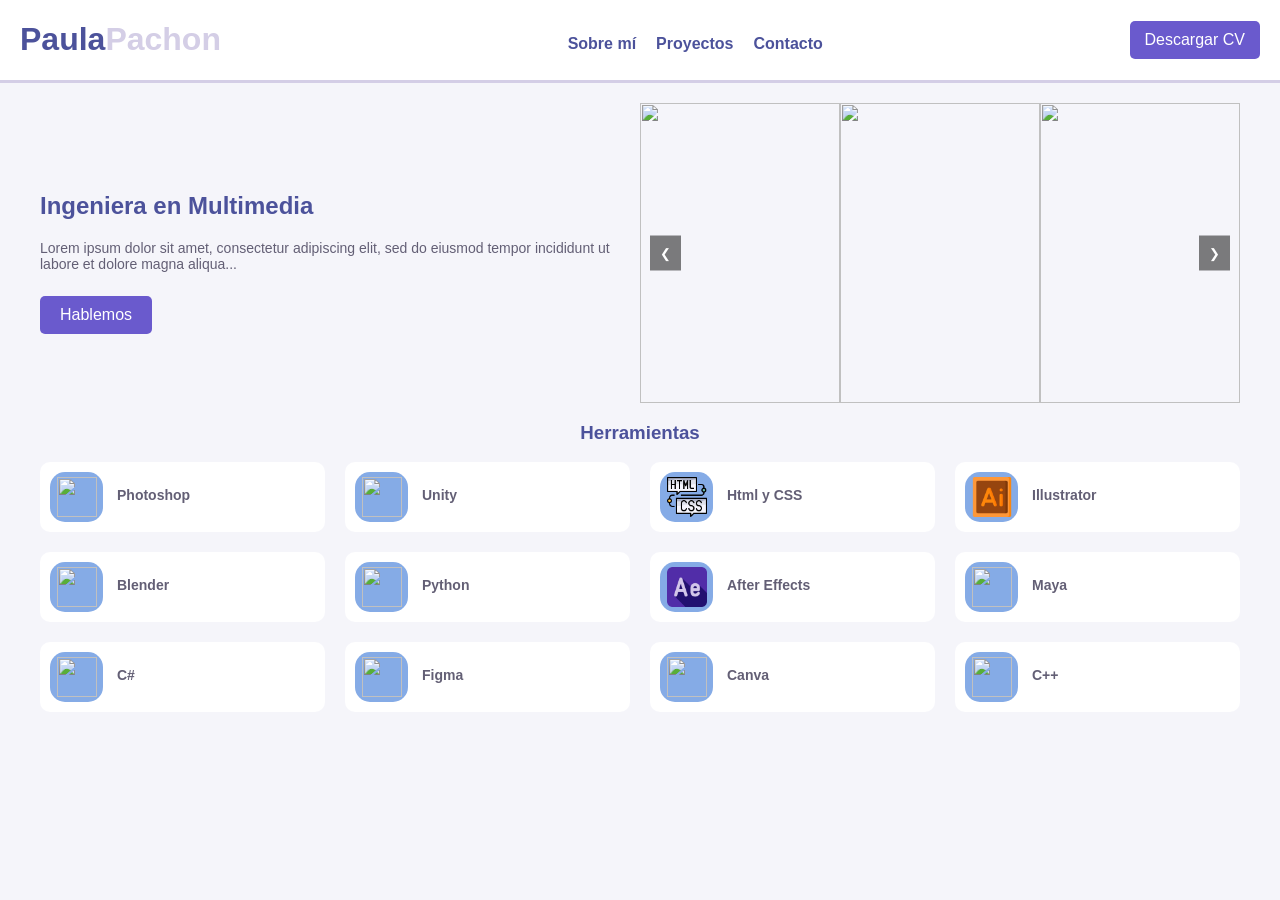
==== index.html @ 692bbfab "principal primera parte de landing page/portafolio." ====
<!DOCTYPE html>
<html lang="es">
<head>
    <meta charset="UTF-8">
    <meta name="viewport" content="width=device-width, initial-scale=1.0">
    <title>Paula Pachon - Ingeniera en Multimedia</title>
    <link rel="stylesheet" href="../CSS/style.css">
</head>
<body>
    <header>
        <h1><span class="light">Paula</span><span class="bold">Pachon</span></h1>
        <nav>
            <ul>
                <li class="op"><a href="#" class="active">Sobre mí</a></li>
                <li class="op"><a href="#">Proyectos</a></li>
                <li class="op"><a href="#">Contacto</a></li>
            </ul>
        </nav>
        <a href="#" class="btn-cv">Descargar CV</a>
    </header>
    
    <section class="hero">
        <div class="info">
            <h2>Ingeniera en Multimedia</h2>
            <p>Lorem ipsum dolor sit amet, consectetur adipiscing elit, sed do eiusmod tempor incididunt ut labore et dolore magna aliqua...</p>
            <a href="#" class="btn-hablemos">Hablemos</a>
        </div>
        <div class="carousel">
            <div class="carousel-container">
                <img src="../Recursos/imagen1.jpg" class="carousel-item">
                <img src="../Recursos/imagen2.jpg" class="carousel-item">
                <img src="../Recursos/imagen3.jpg" class="carousel-item">
            </div>
            <button class="prev" onclick="moveSlide(-1)">&#10094;</button>
            <button class="next" onclick="moveSlide(1)">&#10095;</button>
        </div>
    </section>
    
    <section class="herramientas">
        <h3>Herramientas</h3>
        <div class="grid">
            <div class="tool">
                <div class="tool-div">
                    <img src="../Recursos/photoshop.png" alt="">
                </div>
                <div class="text-tool">
                    <p>Photoshop</p>
                </div>
            </div>
            <div class="tool">
                <div class="tool-div">
                    <img src="../Recursos/" alt="">
                </div>
                <div class="text-tool">
                    <p>Unity</p>
                </div>
            </div>
            <div class="tool">
                <div class="tool-div">
                    <img src="../Recursos/codificacion.png" alt="">
                </div>
                <div class="text-tool">
                    <p>Html y CSS</p>
                </div>
            </div>
            <div class="tool">
                <div class="tool-div">
                    <img src="../Recursos/ilustrador-adobe.png" alt="">
                </div>
                <div class="text-tool">
                    <p>Illustrator</p>
                </div>
            </div>
            <div class="tool">
                <div class="tool-div">
                    <img src="../Recursos/" alt="">
                </div>
                <div class="text-tool">
                    <p>Blender</p>
                </div>
            </div>
            <div class="tool">
                <div class="tool-div">
                    <img src="../Recursos/piton.png" alt="">
                </div>
                <div class="text-tool">
                    <p>Python</p>
                </div>
            </div>
            <div class="tool">
                <div class="tool-div">
                    <img src="../Recursos/despues-de-los-efectos.png" alt="">
                </div>
                <div class="text-tool">
                    <p>After Effects</p>
                </div>
            </div>
            <div class="tool">
                <div class="tool-div">
                    <img src="../Recursos/ alt="">
                </div>
                <div class="text-tool">
                    <p>Maya</p>
                </div>
            </div>
            <div class="tool">
                <div class="tool-div">
                    <img src="../Recursos/" alt="">
                </div>
                <div class="text-tool">
                    <p>C#</p>
                </div>
            </div>
            <div class="tool">
                <div class="tool-div">
                    <img src="../Recursos/figma.png alt="">
                </div>
                <div class="text-tool">
                    <p>Figma</p>
                </div>
            </div>
            <div class="tool">
                <div class="tool-div">
                    <img src="../Recursos/" alt="">
                </div>
                <div class="text-tool">
                    <p>Canva</p>
                </div>
            </div>
            <div class="tool">
                <div class="tool-div">
                    <img src="../Recursos/" alt="">
                </div>
                <div class="text-tool">
                    <p>C++</p>
                </div>
            </div>
        </div>
    </section>

    <!--scrips-->
    <script src="../js/carousel.js" defer></script>
</body>
</html>
---- CSS/style.css ----
@font-face {
    font-family: 'Merri';
    src: url('../Fonts/Merriweather-Light.ttf') format('ttf');
    font-weight: normal;
    font-style: normal;
}
@font-face {
    font-family: 'Raleway';
    src: url('../Fonts/Raleway-VariableFont_wght.ttf') format('ttf');
    font-weight: normal;
    font-style: normal;
}


body {
    font-family: 'Merri', sans-serif;
    margin: 0;
    padding: 0;
    background-color: #f5f5fa;
    color: #333;
}
/*header*/
header {
    display: flex;
    justify-content: space-between;
    align-items: center;
    padding-right: 20px;
    padding-left: 20px;
    background-color: #ffffff;
    border-bottom: 3px solid #D4CEE6;
}
h1 .light {
    font-family: 'Raleway', sans-serif;
    color: #4C529B;
}
h1 .bold {
    font-family: 'Raleway', sans-serif;
    font-weight: bold;
    color: #D4CEE6;
}
nav ul {
    list-style: none;
    display: flex;
    gap: 20px;
}

nav ul li{
    height: 10px;
}
nav ul li a {
    text-decoration: none;
    color: #4C529B;
    font-weight: bold;
}
.op :hover {
    background-color: #D4CEE6;
    color: #ffffff;
}
.btn-cv {
    background-color: #6a5acd;
    color: white;
    padding: 10px 15px;
    text-decoration: none;
    border-radius: 5px;
}

/*principal*/
.hero {
    display: flex;
    justify-content: space-between;
    align-items: center;
    padding-right: 30px;
    padding-left: 30px;
    padding-top: 20px;
    margin-left: 10px;
    margin-right: 10px;
}
.hero .info h2 {
    font-family: 'Raleway', sans-serif;
    color: #4C529B;
}
.btn-hablemos {
    display: inline-block;
    background-color: #6a5acd;
    color: white;
    padding: 10px 20px;
    text-decoration: none;
    border-radius: 5px;
    margin-top: 10px;
}
.carousel {
    position: relative;
    width: 100%;
    max-width: 600px;
    overflow: hidden;
}

.carousel-container {
    display: flex;
    transition: transform 0.5s ease-in-out;
}

.carousel-item {
    width: 100%;
    height: 300px;
    object-fit: cover;
}

button {
    position: absolute;
    top: 50%;
    transform: translateY(-50%);
    background-color: rgba(0, 0, 0, 0.5);
    color: white;
    border: none;
    padding: 10px;
    cursor: pointer;
}

.prev {
    left: 10px;
}

.next {
    right: 10px;
}

/*herramientas */
.herramientas {
    margin-left: 10px;
    margin-right: 10px;
    padding-right: 30px;
    padding-left: 30px;
    text-align: center;
}
h3{
    font-family: 'Raleway', sans-serif;
    color: #4C529B;
}
p{
    font-size: 14px;
    color:#635f75;
}
.grid {
    display: grid;
    grid-template-columns: repeat(4, 1fr);
    gap: 20px;
    text-align: center;
}
.tool {
    display: flex;
    flex-direction:row;
    align-items: center;
    justify-content: left;
    padding: 10px;
    border-radius: 10px;
    background-color: white;
    color: #6a5acd;
    font-size: 16px;
    font-weight: bold;
    min-height: 50px;
    text-align: center;
    transition: all 0.3s ease;
}

.tool:hover {
    transform: scale(1.07);
}

.tool-div{
    background-color: #85ABE6;
    display: flex;
    align-items: center;
    justify-content:center;
    padding: 5px;
    border-radius: 15px;
    width: 43px;
}
.tool-div img{
    width: 40px;
    height: 40px;
}
.text-tool{
    padding-left: 14px;
}

.tool p {
    margin-top: 10px;
}
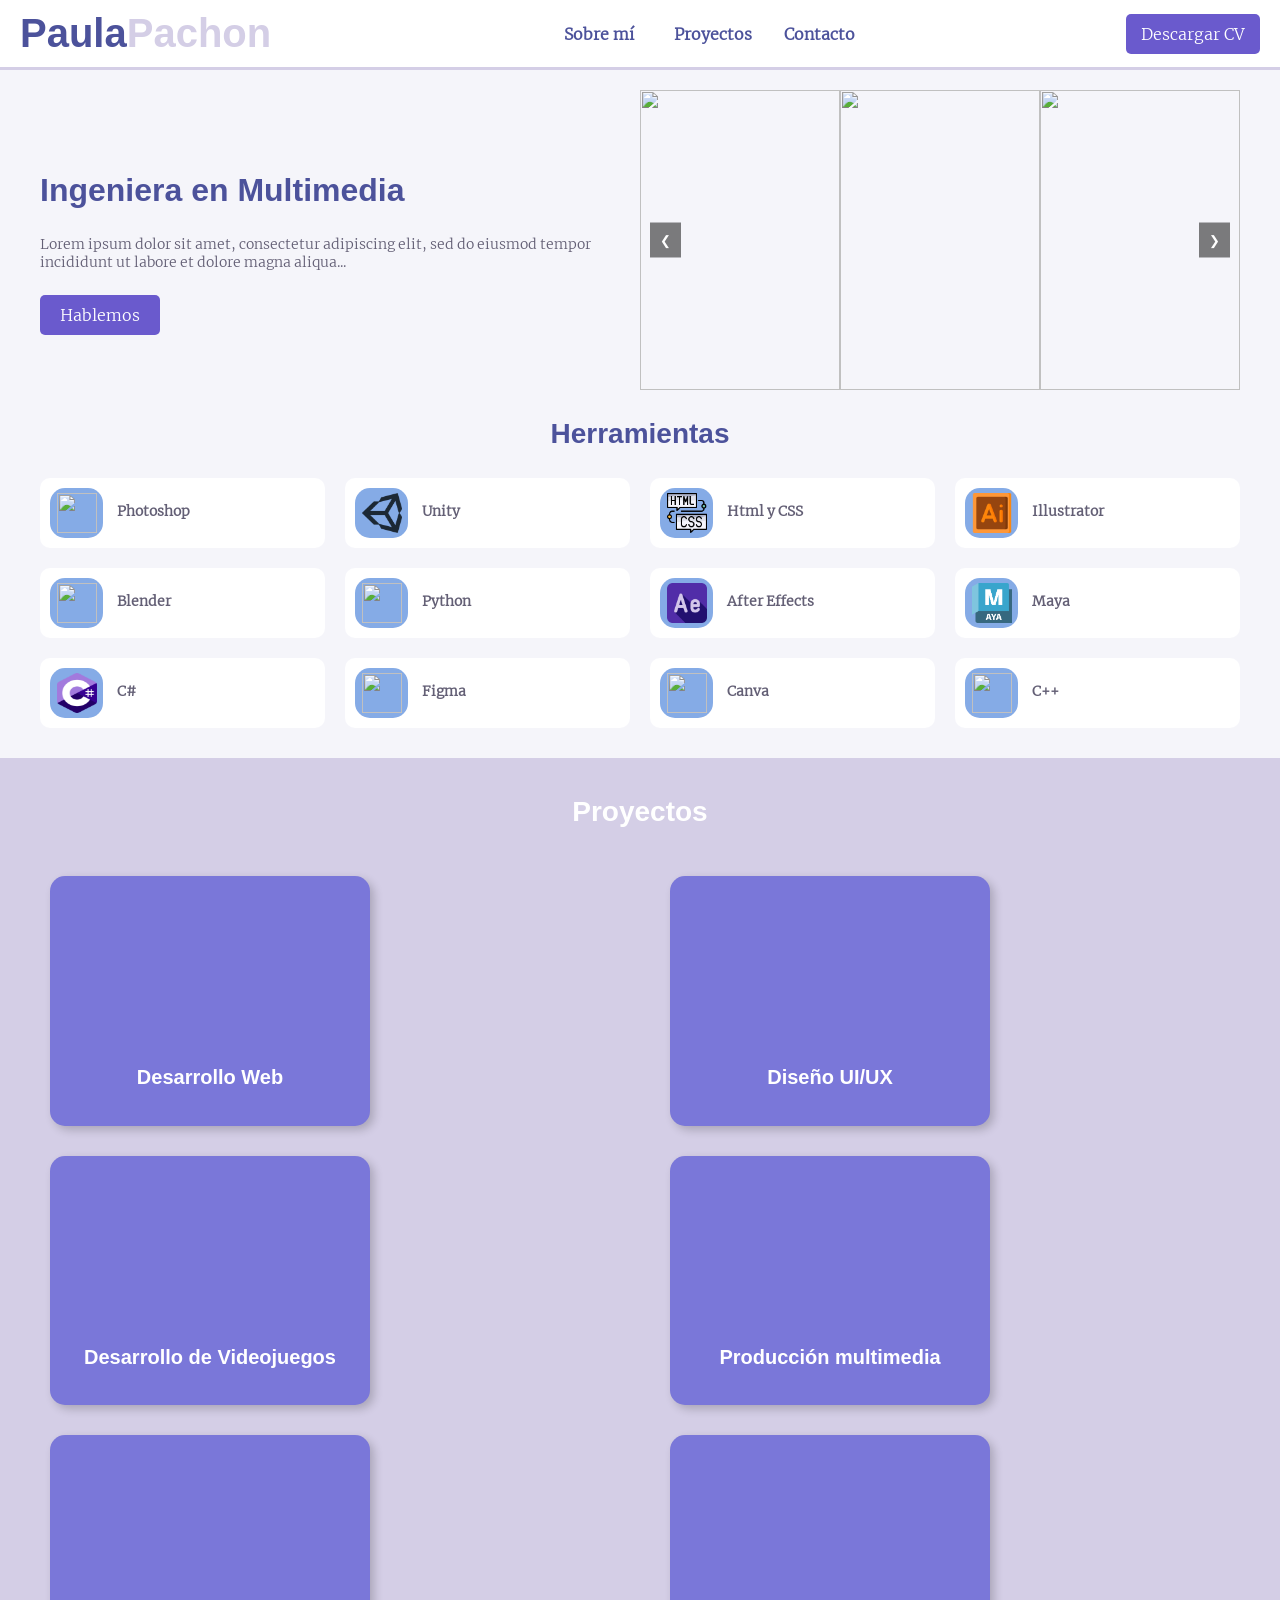
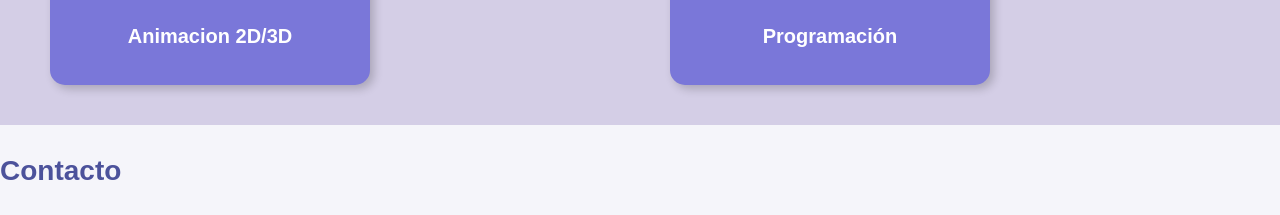
==== commit 22d4638f: "mejoras Se añadio cards, videos, loader al cargar la página, header fixer y slider entre secciones." ====
--- a/index.html
+++ b/index.html
@@ -11,19 +11,19 @@
         <h1><span class="light">Paula</span><span class="bold">Pachon</span></h1>
         <nav>
             <ul>
-                <li class="op"><a href="#" class="active">Sobre mí</a></li>
-                <li class="op"><a href="#">Proyectos</a></li>
-                <li class="op"><a href="#">Contacto</a></li>
+                <li class="op"><a href="#principal" class="active">Sobre mí</a></li>
+                <li class="op"><a href="#proyectos">Proyectos</a></li>
+                <li class="op"><a href="#contacto">Contacto</a></li>
             </ul>
         </nav>
         <a href="#" class="btn-cv">Descargar CV</a>
     </header>
     
-    <section class="hero">
+    <section id="principal" class="hero">
         <div class="info">
             <h2>Ingeniera en Multimedia</h2>
             <p>Lorem ipsum dolor sit amet, consectetur adipiscing elit, sed do eiusmod tempor incididunt ut labore et dolore magna aliqua...</p>
-            <a href="#" class="btn-hablemos">Hablemos</a>
+            <a href="https://wa.me/573194972886" target="_blank" class="btn-hablemos">Hablemos</a>
         </div>
         <div class="carousel">
             <div class="carousel-container">
@@ -49,7 +49,7 @@
             </div>
             <div class="tool">
                 <div class="tool-div">
-                    <img src="../Recursos/" alt="">
+                    <img src="../Recursos/unity.png" alt="">
                 </div>
                 <div class="text-tool">
                     <p>Unity</p>
@@ -73,7 +73,7 @@
             </div>
             <div class="tool">
                 <div class="tool-div">
-                    <img src="../Recursos/" alt="">
+                    <img src="../Recursos/blender.png" alt="">
                 </div>
                 <div class="text-tool">
                     <p>Blender</p>
@@ -97,7 +97,7 @@
             </div>
             <div class="tool">
                 <div class="tool-div">
-                    <img src="../Recursos/ alt="">
+                    <img src="../Recursos/maya.png" alt="">
                 </div>
                 <div class="text-tool">
                     <p>Maya</p>
@@ -105,7 +105,7 @@
             </div>
             <div class="tool">
                 <div class="tool-div">
-                    <img src="../Recursos/" alt="">
+                    <img src="../Recursos/cshar.png" alt="">
                 </div>
                 <div class="text-tool">
                     <p>C#</p>
@@ -113,7 +113,7 @@
             </div>
             <div class="tool">
                 <div class="tool-div">
-                    <img src="../Recursos/figma.png alt="">
+                    <img src="../Recursos/figma.png" alt="">
                 </div>
                 <div class="text-tool">
                     <p>Figma</p>
@@ -121,7 +121,7 @@
             </div>
             <div class="tool">
                 <div class="tool-div">
-                    <img src="../Recursos/" alt="">
+                    <img src="../Recursos/canva.png" alt="">
                 </div>
                 <div class="text-tool">
                     <p>Canva</p>
@@ -129,7 +129,7 @@
             </div>
             <div class="tool">
                 <div class="tool-div">
-                    <img src="../Recursos/" alt="">
+                    <img src="../Recursos/cmas.png" alt="">
                 </div>
                 <div class="text-tool">
                     <p>C++</p>
@@ -138,7 +138,94 @@
         </div>
     </section>
 
+    <section id="proyectos" class="proyect">
+        <h3>Proyectos</h3>
+
+        <div class="cards-container">
+            <div class="card">
+                <video autoplay loop muted>
+                    <source src="../Recursos/videoinfo.mp4" type="video/mp4">
+                </video>
+                <h4>Desarrollo Web</h4>
+                <div class="hover-card">
+                    <p>Descripción del proyecto</p>
+                    <a href="#" class="btn-ver">Ver más</a>
+                </div>
+            </div>
+            <div class="card">
+                <video autoplay loop muted>
+                    <source src="../Recursos/videoinfo.mp4" type="video/mp4">
+                </video>
+                <h4>Diseño UI/UX</h4>
+                <div class="hover-card">
+                    <p>Descripción del proyecto</p>
+                    <a href="#" class="btn-ver">Ver más</a>
+                </div>
+            </div>
+
+            <div class="card">
+                <video autoplay loop muted>
+                    <source src="../Recursos/" type="video/mp4">
+                </video>
+                <h4>Desarrollo de Videojuegos</h4>
+                <div class="hover-card">
+                    <p>Descripción del proyecto</p>
+                    <a href="#" class="btn-ver">Ver más</a>
+                </div>
+            </div>
+            <div class="card">
+                <video autoplay loop muted>
+                    <source src="../Recursos/edificio.mp4" type="video/mp4">
+                </video>
+                <h4>Producción multimedia</h4>
+                <div class="hover-card">
+                    <p>Descripción del proyecto</p>
+                    <a href="#" class="btn-ver">Ver más</a>
+                </div>
+            </div>
+
+            <div class="card">
+                <video autoplay loop muted>
+                    <source src="../Recursos/Parcial_Mickey1.mp4" type="video/mp4">
+                </video>
+                <h4>Animacion 2D/3D</h4>
+                <div class="hover-card">
+                    <p>Descripción del proyecto</p>
+                    <a href="#" class="btn-ver">Ver más</a>
+                </div>
+            </div>
+            <div class="card">
+                <video autoplay loop muted>
+                    <source src="../Recursos/" type="video/mp4">
+                </video>
+                <h4>Programación</h4>
+                <div class="hover-card">
+                    <p>Descripción del proyecto</p>
+                    <a href="#" class="btn-ver">Ver más</a>
+                </div>
+            </div>
+        </div>
+
+    </section>
+
+    <section id="contacto" >
+        <h3>Contacto</h3>
+    </section>
+
+    <section class="loader">
+        <div></div>
+        <div></div>
+        <div></div>
+    </section>
+
     <!--scrips-->
+    <script>
+        document.addEventListener("DOMContentLoaded", function () {
+            setTimeout(() => {
+                document.querySelector(".loader").style.display = "none";
+            }, 2000); // Espera 2 segundos antes de ocultarlo
+        });
+    </script>
     <script src="../js/carousel.js" defer></script>
 </body>
-</html>
+</html>
--- a/CSS/style.css
+++ b/CSS/style.css
@@ -1,6 +1,6 @@
 @font-face {
     font-family: 'Merri';
-    src: url('../Fonts/Merriweather-Light.ttf') format('ttf');
+    src: url('../Fonts/Merriweather-Light.ttf') format('truetype');
     font-weight: normal;
     font-style: normal;
 }
@@ -11,6 +11,14 @@
     font-style: normal;
 }
 
+:root{
+    --titulo: #4C529B;
+    --btn:#858CE6;
+}
+
+html {
+    scroll-behavior: smooth;
+}
 
 body {
     font-family: 'Merri', sans-serif;
@@ -18,9 +26,105 @@
     padding: 0;
     background-color: #f5f5fa;
     color: #333;
-}
+    padding-top: 70px;
+}
+body, html {
+    width: 100%;
+    overflow-x: hidden;
+}
+
+/*loader*/
+.loader{
+    background-color: #f5f5fa;
+    width: 100vw;
+    height: 100vh;
+    display: flex;
+    align-items: center;
+    justify-content: center;
+    position: fixed;
+    top: 0;
+    left: 0;
+    z-index: 9999;
+}
+@keyframes loader{
+    0%{
+        opacity: 1;
+        visibility: visible;
+    }
+    95%{
+        opacity: 1;
+        visibility: visible;
+    }
+    100%{
+        opacity: 0;
+        visibility: hidden;
+    }
+}
+.loader div{
+    background: var(--titulo);
+    width: 40px;
+    height: 40px;
+    border-radius: 50%;
+    margin: 10px;
+
+    transform: scale(0);
+
+    animation: scaling 2s ease-in-out infinite;
+}
+.loader div:nth-child(1){
+    animation-delay: 0.2s;
+}
+.loader div:nth-child(2){
+    animation-delay: 0.4s;
+}
+.loader div:nth-child(3){
+    animation-delay: 0.6s;
+}
+@keyframes scaling {
+    0%, 100% {
+        transform: scale(1);
+    }
+    50% {
+        transform: scale(.2);
+    }
+}
+
+/*elementos*/
+#principal, #proyectos, #contacto{
+    scroll-margin-top: 80px; 
+}
+
+h1{
+    font-family: 'Raleway', sans-serif;
+    font-size: 40px;
+}
+h2{
+    font-family: 'Raleway', sans-serif;
+    font-size: 32px;
+}
+h3{
+    font-family: 'Raleway', sans-serif;
+    font-size: 28px;
+}
+h4{
+    font-family: 'Raleway', sans-serif;
+    font-size: 20px;
+}
+p{
+    font-size: 16px;
+}
+a{
+    font-size: 16px;
+}
+
 /*header*/
 header {
+    position: fixed;
+    top:0;
+    left: 0;
+    z-index: 999;
+    width: 100%;
+    box-sizing: border-box;
     display: flex;
     justify-content: space-between;
     align-items: center;
@@ -28,13 +132,13 @@
     padding-left: 20px;
     background-color: #ffffff;
     border-bottom: 3px solid #D4CEE6;
-}
+    height: 70px;
+}
+
 h1 .light {
-    font-family: 'Raleway', sans-serif;
-    color: #4C529B;
+    color:var(--titulo);
 }
 h1 .bold {
-    font-family: 'Raleway', sans-serif;
     font-weight: bold;
     color: #D4CEE6;
 }
@@ -45,19 +149,24 @@
 }
 
 nav ul li{
-    height: 10px;
+    height: 30px;
+    width: 90px;
+    display: flex;
+    align-items: center;
+    justify-items: center;
 }
 nav ul li a {
     text-decoration: none;
     color: #4C529B;
     font-weight: bold;
 }
-.op :hover {
+.op:hover {
+    color: white;
     background-color: #D4CEE6;
-    color: #ffffff;
-}
+}
+
 .btn-cv {
-    background-color: #6a5acd;
+    background-color:#6a5acd;
     color: white;
     padding: 10px 15px;
     text-decoration: none;
@@ -76,8 +185,7 @@
     margin-right: 10px;
 }
 .hero .info h2 {
-    font-family: 'Raleway', sans-serif;
-    color: #4C529B;
+    color: var(--titulo);
 }
 .btn-hablemos {
     display: inline-block;
@@ -93,10 +201,12 @@
     width: 100%;
     max-width: 600px;
     overflow: hidden;
+    z-index: 1;
 }
 
 .carousel-container {
     display: flex;
+    overflow: hidden;
     transition: transform 0.5s ease-in-out;
 }
 
@@ -186,4 +296,79 @@
 
 .tool p {
     margin-top: 10px;
+}
+
+/*proyectos*/
+.proyect{
+    background-color:#D4CEE6;
+    text-align: center;
+    margin-top: 30px;
+    padding-top: 10px;
+    margin-bottom: 30px;
+    padding-bottom: 20px;
+}
+.cards-container {
+    display: grid;
+    margin-left: 30px;
+    padding: 20px;
+    grid-template-columns: repeat(2, 1fr);
+    align-items: stretch;
+    justify-content: center;
+    gap: 30px;
+}
+.card {
+    background-color: #7A77D9;
+    border-radius: 15px;
+    padding: 10px;
+    text-align: center;
+    width: 300px;
+    box-shadow: 4px 4px 10px rgba(0, 0, 0, 0.2);
+    transition: transform 0.3s ease;
+    display: flex;
+    position: relative;
+    flex-direction: column;  
+    z-index: 100px;  
+    /*height: 100%;*/
+}
+.card video {
+    width: 100%;
+    height: auto;
+    border-radius: 10px;
+}
+.card h4 {
+    color: white;
+    font-family: 'Raleway', sans-serif;
+    margin-top: 30px;
+}
+.proyect h3{
+    color: white;
+}
+.hover-card {
+    position: absolute;
+    top: 0;
+    left: 100%;
+    height: 90%;
+    width: 250px;
+    background-color: #ffffff;
+    padding: 15px;
+    border-radius: 10px;
+    box-shadow: 2px 2px 10px rgba(0, 0, 0, 0.3);
+    opacity: 0;
+    visibility: hidden;
+    transition: opacity 0.3s ease, transform 0.3s ease;
+    transform: translateX(-40px);
+}
+.card:hover .hover-card {
+    opacity: 1;
+    visibility: visible;
+    transform: translateX(0);
+}
+.btn-ver {
+    display: inline-block;
+    background-color: #6a5acd;
+    color: white;
+    padding: 8px 15px;
+    text-decoration: none;
+    border-radius: 5px;
+    margin-top: 10px;
 }
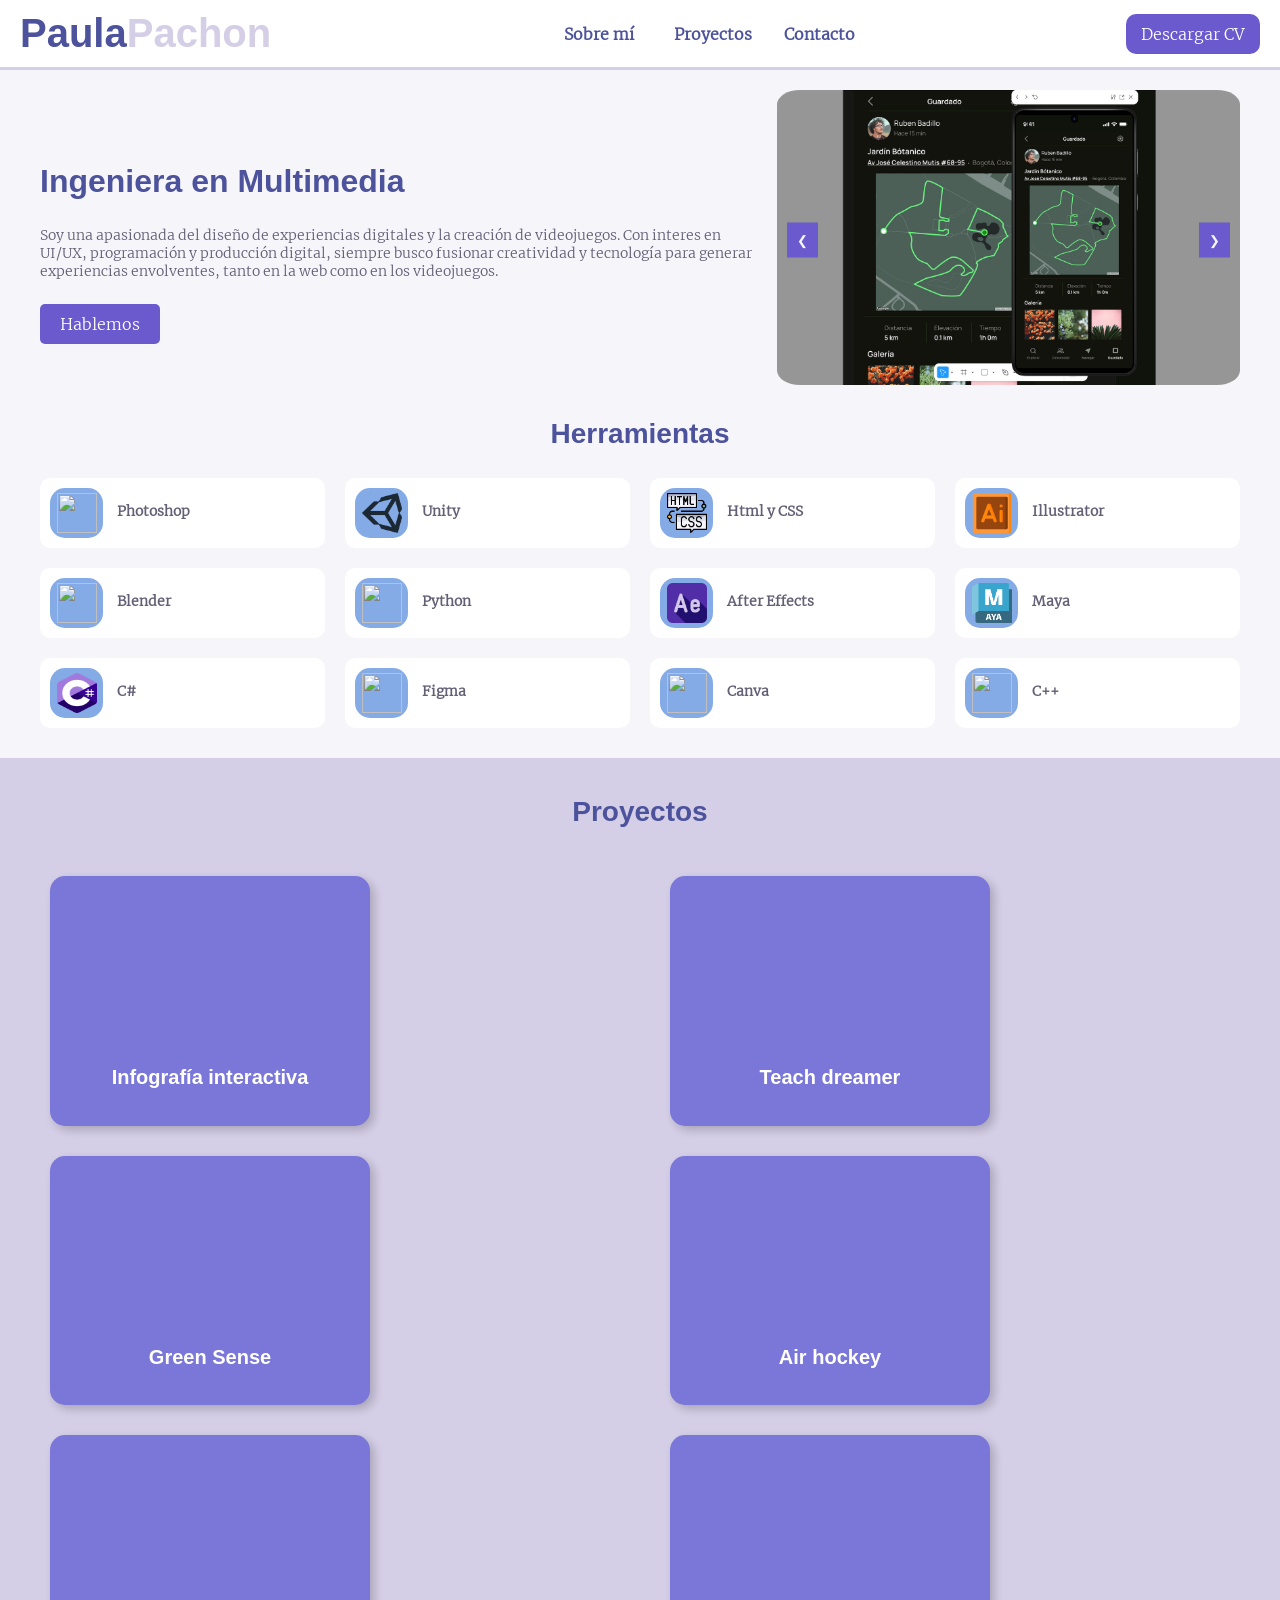
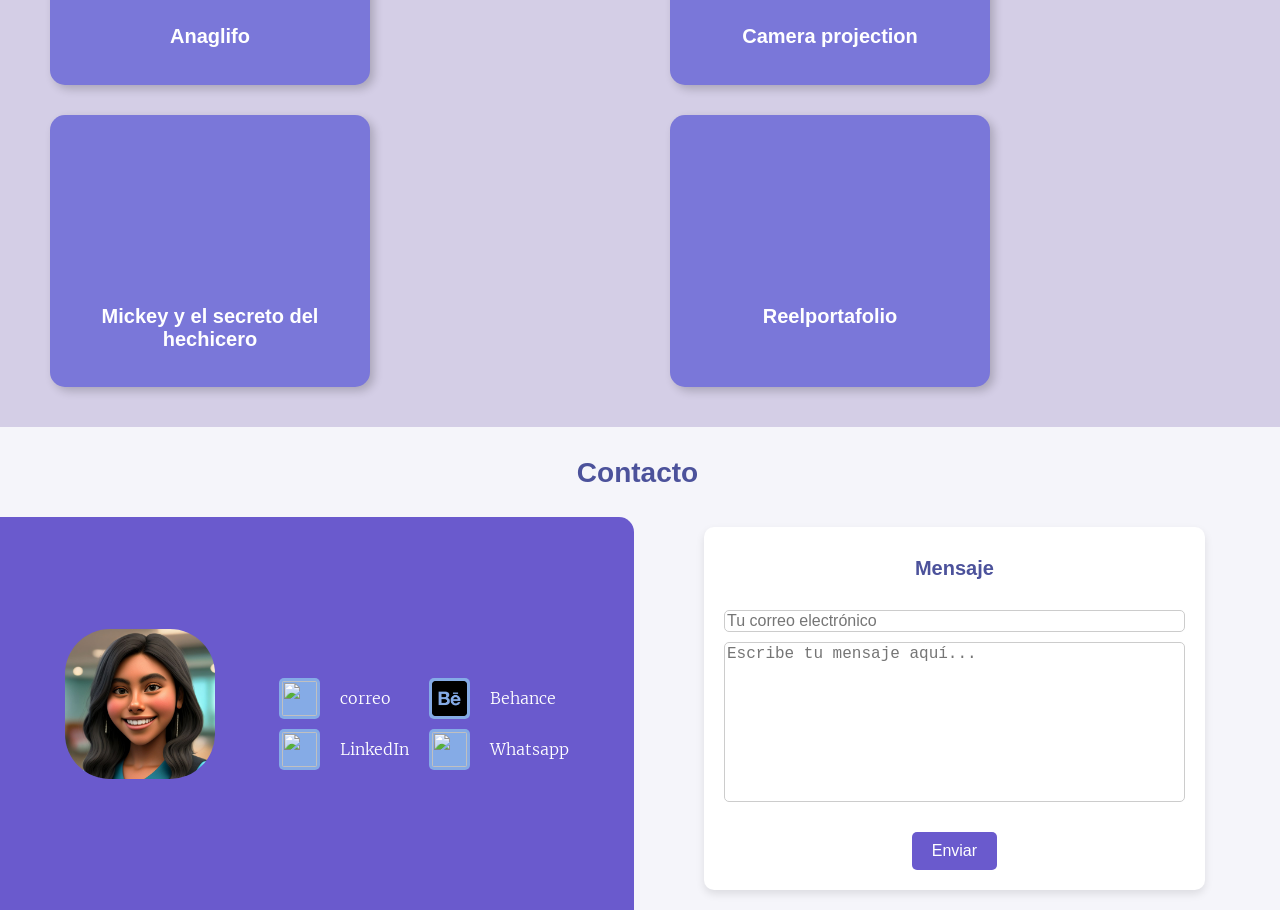
==== commit e65b574d: "pagina base terminada" ====
--- a/index.html
+++ b/index.html
@@ -16,20 +16,26 @@
                 <li class="op"><a href="#contacto">Contacto</a></li>
             </ul>
         </nav>
-        <a href="#" class="btn-cv">Descargar CV</a>
+        <a href="../Recursos/CV_PaulaPachon.pdf" download="CV_PaulaPachon" class="btn-cv">Descargar CV</a>
     </header>
     
     <section id="principal" class="hero">
         <div class="info">
             <h2>Ingeniera en Multimedia</h2>
-            <p>Lorem ipsum dolor sit amet, consectetur adipiscing elit, sed do eiusmod tempor incididunt ut labore et dolore magna aliqua...</p>
-            <a href="https://wa.me/573194972886" target="_blank" class="btn-hablemos">Hablemos</a>
+            <p>Soy una apasionada del diseño de experiencias digitales y la creación de videojuegos. Con interes en UI/UX, programación y producción digital, siempre busco fusionar creatividad y tecnología para generar experiencias envolventes, tanto en la web como en los videojuegos.</p>
+            <a href="https://api.whatsapp.com/send/?phone=573194972886&text=Hola,%20me%20interesa%20tu%20perfil." target="_blank" class="btn-hablemos">Hablemos</a>
         </div>
         <div class="carousel">
-            <div class="carousel-container">
-                <img src="../Recursos/imagen1.jpg" class="carousel-item">
-                <img src="../Recursos/imagen2.jpg" class="carousel-item">
-                <img src="../Recursos/imagen3.jpg" class="carousel-item">
+            <div class="carousel-container" id="slider">
+                <div class="slider-section">
+                    <img src="../Recursos/fp.png" class="carousel-item">
+                </div>
+                <div class="slider-section">
+                    <img src="../Recursos/ra.jpg" class="carousel-item">
+                </div>
+                <div class="slider-section">
+                    <img src="../Recursos/infof.png" class="carousel-item">
+                </div>
             </div>
             <button class="prev" onclick="moveSlide(-1)">&#10094;</button>
             <button class="next" onclick="moveSlide(1)">&#10095;</button>
@@ -146,41 +152,61 @@
                 <video autoplay loop muted>
                     <source src="../Recursos/videoinfo.mp4" type="video/mp4">
                 </video>
-                <h4>Desarrollo Web</h4>
-                <div class="hover-card">
-                    <p>Descripción del proyecto</p>
-                    <a href="#" class="btn-ver">Ver más</a>
-                </div>
-            </div>
-            <div class="card">
-                <video autoplay loop muted>
-                    <source src="../Recursos/videoinfo.mp4" type="video/mp4">
-                </video>
-                <h4>Diseño UI/UX</h4>
-                <div class="hover-card">
-                    <p>Descripción del proyecto</p>
-                    <a href="#" class="btn-ver">Ver más</a>
-                </div>
-            </div>
-
-            <div class="card">
-                <video autoplay loop muted>
-                    <source src="../Recursos/" type="video/mp4">
-                </video>
-                <h4>Desarrollo de Videojuegos</h4>
-                <div class="hover-card">
-                    <p>Descripción del proyecto</p>
-                    <a href="#" class="btn-ver">Ver más</a>
+                <h4>Infografía interactiva</h4>
+                <div class="hover-card">
+                    <p>Esta infografía fue creada con el objetivo de diseñar una interfaz en la que todos los elementos estuvieran inspirados en el universo de Studio Ghibli. Primero, se diseñó en Figma y luego se programó y desarrolló en Google Web Designer.</p>
+                    <a href="https://infografiainteractiva.netlify.app/" class="btn-ver" target="_blank">Ver proyecto</a>
+                </div>
+            </div>
+            <div class="card">
+                <video autoplay loop muted>
+                    <source src="../Recursos/juegom.mp4" type="video/mp4">
+                </video>
+                <h4>Teach dreamer</h4>
+                <div class="hover-card">
+                    <p>Este videojuego busca inspirar a chicas de 10° y 11° a explorar la Ingeniería Multimedia mostrándoles todas las áreas en las que pueden desarrollarse. A través de una experiencia interactiva demuestra que esta carrera no se trata solo de matemáticas.</p>
+                    <a href="https://tranquil-liger-5426be.netlify.app/" class="btn-ver">Ver proyecto</a>
+                </div>
+            </div>
+
+            <div class="card">
+                <video autoplay loop muted>
+                    <source src="../Recursos/greens.mp4" type="video/mp4">
+                </video>
+                <h4>Green Sense</h4>
+                <div class="hover-card">
+                    <p>En este proyecto se desarrolló una página web de un producto físico llamado 'Jardinerito'. Mi aporte incluyó el diseño de diversas pantallas para la app y la web, así como su desarrollo, asegurando una experiencia visual y funcional y parte del comercial del producto.</p>
+                    <a href="https://green-sense-beige.vercel.app/" class="btn-ver" target="_blank">Ver proyecto</a>
+                </div>
+            </div>
+            <div class="card">
+                <video autoplay loop muted>
+                    <source src="../Recursos/hockey.mp4" type="video/mp4">
+                </video>
+                <h4>Air hockey</h4>
+                <div class="hover-card">
+                    <p>Se desarrolló un juego con audio procedural en Unity donde cada sonido es generado a partir de ondas y frecuencias específicas, creando una experiencia sonora dinámica y única durante el juego.</p>
+                    <a href="https://gameairhockey.netlify.app/" class="btn-ver" target="_blank">Ver proyecto</a>
+                </div>
+            </div>
+
+            <div class="card">
+                <video autoplay loop muted>
+                    <source src="../Recursos/anaglifo.mp4" type="video/mp4">
+                </video>
+                <h4>Anaglifo</h4>
+                <div class="hover-card">
+                    <p>Se creó un video anaglifo con el objetivo de experimentar la percepción de profundidad y explorar técnicas para hacer que los elementos parecieran salir de la pantalla, brindando una experiencia visual inmersiva para el espectador.</p>
+                    <a href="https://youtu.be/k_uloiWiMWU?si=8Pwt7OWCiM2yHfTn" class="btn-ver" target="_blank" >Ver video</a>
                 </div>
             </div>
             <div class="card">
                 <video autoplay loop muted>
                     <source src="../Recursos/edificio.mp4" type="video/mp4">
                 </video>
-                <h4>Producción multimedia</h4>
-                <div class="hover-card">
-                    <p>Descripción del proyecto</p>
-                    <a href="#" class="btn-ver">Ver más</a>
+                <h4>Camera projection</h4>
+                <div class="hover-card">
+                    <p>Mediante camera mapping, se transformó una imagen en un video 3D, creando un efecto de profundidad y realismo.</p>
                 </div>
             </div>
 
@@ -188,44 +214,122 @@
                 <video autoplay loop muted>
                     <source src="../Recursos/Parcial_Mickey1.mp4" type="video/mp4">
                 </video>
-                <h4>Animacion 2D/3D</h4>
-                <div class="hover-card">
-                    <p>Descripción del proyecto</p>
-                    <a href="#" class="btn-ver">Ver más</a>
-                </div>
-            </div>
-            <div class="card">
-                <video autoplay loop muted>
-                    <source src="../Recursos/" type="video/mp4">
-                </video>
-                <h4>Programación</h4>
-                <div class="hover-card">
-                    <p>Descripción del proyecto</p>
-                    <a href="#" class="btn-ver">Ver más</a>
-                </div>
-            </div>
-        </div>
-
-    </section>
-
-    <section id="contacto" >
+                <h4>Mickey y el secreto del hechicero</h4>
+                <div class="hover-card">
+                    <p>En esta corta animación, Mickey quien es un hechicero emprende la búsqueda de un pergamino con un poderoso hechizo.</p>
+                </div>
+            </div>
+            <div class="card">
+                <video autoplay loop muted>
+                    <source src="../Recursos/reel.mp4" type="video/mp4">
+                </video>
+                <h4>Reelportafolio</h4>
+                <div class="hover-card">
+                    <p>Reel de portafolio que presenta diversas técnicas de motion design, destacando animaciones dinámicas y efectos visuales</p>
+                </div>
+            </div>
+        </div>
+
+    </section>
+
+    <section id="contacto" class="contacto">
         <h3>Contacto</h3>
-    </section>
-
+        <div class="contacto-container">
+            <div class="footer">
+                <div class="contacto-img"><img src="../Recursos/photo.jpg" alt=""></div>
+                <div class="contacto-correos">
+                    <a href="mailto:pachon.paula1@gmail.com" class="correo-item" target="_blank">
+                        <img class="icon" src="../Recursos/gmail.png" alt="">
+                        <span>correo</span>
+                    </a>
+                    <a href="https://www.behance.net/paulapachon1" class="correo-item" target="_blank">
+                        <img class="icon" src="../Recursos/behance.png" alt="">
+                        <span>Behance</span>
+                    </a>
+                    <a href="https://www.linkedin.com/in/paula-pach%C3%B3n-b88810128" class="correo-item" target="_blank">
+                        <img class="icon" src="../Recursos/linkedin.png" alt="">
+                        <span>LinkedIn</span>
+                    </a>
+                    <a href="https://api.whatsapp.com/send/?phone=573194972886" class="correo-item" target="_blank">
+                        <img class="icon" src="../Recursos/whatsapp.png" alt="">
+                        <span>Whatsapp</span>
+                    </a>
+                </div>
+            </div>
+            <div class="contacto-mensaje">
+                <h4>Mensaje</h4>
+                <div class="formulario" action>
+                    <input type="email" id="email" name="email" placeholder="Tu correo electrónico" required>
+                    <textarea id="mensaje" placeholder="Escribe tu mensaje aquí..." required></textarea>  
+                </div>
+                <div class="boton-container">
+                    <button class="btn-enviar">Enviar</button>
+                </div>
+            </div>
+        </div>
+    </section>
+    
+    <!--Loader-->
     <section class="loader">
         <div></div>
         <div></div>
         <div></div>
     </section>
-
-    <!--scrips-->
+    
+    <!--script-->
     <script>
         document.addEventListener("DOMContentLoaded", function () {
             setTimeout(() => {
                 document.querySelector(".loader").style.display = "none";
-            }, 2000); // Espera 2 segundos antes de ocultarlo
+            }, 2000); 
         });
     </script>
     <script src="../js/carousel.js" defer></script>
+    <script src="../js/activenav.js" defer></script>
+    <!--script mensaje-->
+    <script >
+        document.addEventListener("DOMContentLoaded", function () {
+            document.querySelector(".btn-enviar").addEventListener("click", function () {
+                let email = document.getElementById("email").value.trim();
+                let mensaje = document.getElementById("mensaje").value.trim();
+
+                if (email === "" || mensaje === "") {
+                    alert("Por favor, completa todos los campos.");
+                    return;
+                }
+
+                // Enviar los datos al servidor con Fetch
+                fetch("enviarCorreo.php", {
+                    method: "POST",
+                    headers: { "Content-Type": "application/x-www-form-urlencoded" },
+                    body: `email=${encodeURIComponent(email)}&mensaje=${encodeURIComponent(mensaje)}`
+                })
+                .then(response => response.text())
+                .then(data => {
+                    alert("Mensaje enviado correctamente"); // Muestra confirmación
+                    document.getElementById("email").value = ""; // Limpia email
+                    document.getElementById("mensaje").value = ""; // Limpia mensaje
+                })
+                .catch(error => console.error("Error:", error));
+            });
+        });
+    </script>
+    <!--script footer-->
+    <script>
+        document.addEventListener("DOMContentLoaded", function () {
+            const contacto = document.querySelector("#contacto");
+
+            const observer = new IntersectionObserver(entries => {
+                entries.forEach(entry => {
+                    if (entry.isIntersecting) {
+                        contacto.classList.add("visible");
+                    }
+                });
+            }, { threshold: 0.3 });
+
+            observer.observe(contacto);
+        });
+
+    </script>
 </body>
 </html>
--- a/CSS/style.css
+++ b/CSS/style.css
@@ -13,11 +13,11 @@
 
 :root{
     --titulo: #4C529B;
-    --btn:#858CE6;
+    --btn:#6a5acd;
 }
 
 html {
-    scroll-behavior: smooth;
+    scroll-behavior: smooth
 }
 
 body {
@@ -37,7 +37,7 @@
 .loader{
     background-color: #f5f5fa;
     width: 100vw;
-    height: 100vh;
+    height: 100%;
     display: flex;
     align-items: center;
     justify-content: center;
@@ -109,9 +109,10 @@
 h4{
     font-family: 'Raleway', sans-serif;
     font-size: 20px;
+    color: var(--titulo);
 }
 p{
-    font-size: 16px;
+    font-size: 14px;
 }
 a{
     font-size: 16px;
@@ -133,6 +134,16 @@
     background-color: #ffffff;
     border-bottom: 3px solid #D4CEE6;
     height: 70px;
+
+    animation: 2s headera 0.5s ease-in-out;
+}
+@keyframes headera{
+    0%{
+        transform: translateY(-200px);
+    }
+    100%{
+        transform: translateY(0px);
+    }
 }
 
 h1 .light {
@@ -147,7 +158,6 @@
     display: flex;
     gap: 20px;
 }
-
 nav ul li{
     height: 30px;
     width: 90px;
@@ -160,17 +170,24 @@
     color: #4C529B;
     font-weight: bold;
 }
+nav ul li a.active {
+    color: white;
+    background-color: #D4CEE6;
+}
 .op:hover {
     color: white;
     background-color: #D4CEE6;
 }
-
 .btn-cv {
     background-color:#6a5acd;
     color: white;
     padding: 10px 15px;
     text-decoration: none;
-    border-radius: 5px;
+    border-radius: 10px;
+}
+.btn-cv:hover{
+    transform: scale(1.04);
+    background-color: #858CE6;
 }
 
 /*principal*/
@@ -183,6 +200,19 @@
     padding-top: 20px;
     margin-left: 10px;
     margin-right: 10px;
+
+    animation: 2.5s main-content 0.5s ease-in-out;
+}
+@keyframes main-content{
+    0%{
+        transform: translateX(-600px);
+    }
+    100%{
+        transform: translateX(0px);
+    }
+}
+.info{
+    padding-right: 20px;
 }
 .hero .info h2 {
     color: var(--titulo);
@@ -196,26 +226,38 @@
     border-radius: 5px;
     margin-top: 10px;
 }
+.btn-hablemos:hover{
+    transform: scale(1.04);
+    background-color: #858CE6;
+}
 .carousel {
     position: relative;
     width: 100%;
+    min-width: 450px;
     max-width: 600px;
+    max-height: 300px;
     overflow: hidden;
     z-index: 1;
-}
-
+    margin: auto;
+}
 .carousel-container {
     display: flex;
-    overflow: hidden;
-    transition: transform 0.5s ease-in-out;
-}
-
+    background-color: transparent;
+    width: 300%;
+    height: 100%;
+}
+.slider-section{
+    width: calc(100%/3);
+    height: 100%;
+    display: flex;
+}
 .carousel-item {
     width: 100%;
-    height: 300px;
+    height: 100%;
+    display: flex;
     object-fit: cover;
-}
-
+    border-radius: 5%;
+}
 button {
     position: absolute;
     top: 50%;
@@ -226,11 +268,16 @@
     padding: 10px;
     cursor: pointer;
 }
-
+.prev, .next{
+    background-color: #6a5acd;
+    color: #f5f5fa;
+}
+.prev:hover, .next:hover{
+    background-color: #858CE6;
+}
 .prev {
     left: 10px;
 }
-
 .next {
     right: 10px;
 }
@@ -272,11 +319,9 @@
     text-align: center;
     transition: all 0.3s ease;
 }
-
 .tool:hover {
     transform: scale(1.07);
 }
-
 .tool-div{
     background-color: #85ABE6;
     display: flex;
@@ -341,7 +386,8 @@
     margin-top: 30px;
 }
 .proyect h3{
-    color: white;
+    color: var(--titulo);
+
 }
 .hover-card {
     position: absolute;
@@ -371,4 +417,417 @@
     text-decoration: none;
     border-radius: 5px;
     margin-top: 10px;
-}+}
+/*Contacto*/
+
+.contacto {
+    text-align: center;
+    padding: 0 5px 0 0;
+}
+.contacto-container {
+    position: absolute;
+    z-index: 1;
+
+    display: grid;
+    grid-template-columns: 55% 45%;
+    grid-template-areas: "footer contacto-mensaje" ;
+
+    width: 100%;
+}
+.footer{
+    width: 90%;
+    border-radius: 0 15px 0 0;
+    display: flex;
+    flex-direction: row;
+    justify-content: space-evenly;
+    align-items: center;
+    background-color: #6a5acd;
+    color: white;
+    padding: 10px 0 10px 0 ;
+    
+    opacity: 0;
+    transform:translateY(100%);
+}
+.contacto.visible .footer {
+    animation-name: footer;
+    animation-duration: 0.5s;
+    animation-fill-mode: forwards;
+    opacity: 1;
+}
+@keyframes footer{
+    0%{
+        transform:translateY(100%);
+    }
+    100%{
+        transform: translateY(0px);
+    }
+}
+.contacto-img {
+    width: 150px;
+    height: 150px;
+    background-color: transparent;
+    display: flex;
+    justify-content: center;
+    align-items: center;
+    margin-bottom: 20px;
+}
+.contacto-img img{
+    width: 100%;
+    height: 100%;
+    border-radius: 30%;
+}
+.contacto-correos {
+    display: grid;
+    grid-template-columns: repeat(2, 1fr);
+    gap: 10px;
+    margin-top: 20px;
+}
+.correo-item {
+    display: flex;
+    align-items: center;
+    gap: 20px;
+    text-decoration: none;
+    color: #ffffff;
+}
+.icon {
+    background-color: #85ABE6;
+    display: flex;
+    align-items: center;
+    justify-content:center;
+    padding: 3px;
+    border-radius: 5px;
+    width: 35px;
+    height: 35px;
+}
+.correo-item:hover{
+    transform: scale(1.07);
+}
+.contacto-mensaje {
+    width: 80%;
+    background-color: white;
+    padding: 20px;
+    border-radius: 10px;
+    box-shadow: 0px 4px 8px rgba(0, 0, 0, 0.1);
+    margin: 10px 0 20px 0;
+    display: flex;
+    flex-direction: column;
+    align-items: center;
+}
+.formulario {
+    display: flex;
+    flex-direction: column;
+    gap: 10px; 
+    width: 100%;
+    margin: 10px;
+    padding: 10px;
+    height: 100%;
+}
+.formulario textarea {
+    resize: none;
+    height: 160px;
+}
+.contacto-mensaje h4{
+    font-weight: bold;
+    text-align: center;
+    padding: 0;
+    margin: 10px;
+}
+.formulario input,
+.formulario textarea {
+    width: 100%;
+    border: 1px solid #ccc;
+    border-radius: 5px;
+    font-size: 16px;
+    box-sizing: border-box;
+}
+.formulario input:focus,
+.formulario textarea:focus{
+    outline: none;
+    border-color: #6a5acd;
+    box-shadow: 0px 0px 5px rgba(133, 140, 230, 0.5);
+}
+.boton-container {
+    display: flex;
+    justify-content: center;
+    width: 100%;
+    margin-top: 10px;
+}
+.btn-enviar {
+    position: relative;
+    background-color: #6a5acd;
+    color: white;
+    padding: 10px 20px;
+    border: none;
+    border-radius: 5px;
+    cursor: pointer;
+    font-size: 16px;
+    transition: background-color 0.3s ease;
+    width: fit-content;
+}
+.btn-enviar:hover {
+    background-color: #858CE6;
+}
+
+/*Responsive*/
+@media screen and (max-width: 768px) {
+    /* 🔹 HEADER: Ocultar menú y centrar contenido */
+    header {
+        display: flex;
+        justify-content: space-between;
+        align-items: center;
+        height: auto;
+        padding: 10px 15px;
+        height: 70px;
+    }
+
+    h1 {
+        font-size: 30px;
+    }
+
+    h2 {
+        font-size: 24px;
+    }
+    h3{
+        font-size: 20px;
+    }
+     h4{
+        font-size: 16px;
+     }
+    p {
+        font-size: 12px;
+    }
+
+    nav {
+        display: none !important; 
+    }
+
+    .btn-cv, .btn-hablemos {
+        font-size: 14px;
+        padding: 8px 12px;
+        margin-right: 10px;
+    }
+
+    /* 🔹 HERO: Texto arriba y carrusel debajo */
+    .hero {
+        display: flex !important; 
+        flex-direction: column !important; 
+        align-items: center !important;
+        width: 100%;
+        padding: 5px;
+    }
+
+    .info {
+        order: -1 !important; /* La información va primero */
+        width: 90% !important; /* Para que no quede comprimida */
+    }
+
+    .carousel {
+        order: 2 !important; /* El carrusel va después */
+        width: 50% !important;
+        min-width: 320px !important;
+        max-width: 350px !important;
+        margin-top: 15px;
+    }
+
+    /* 🔹 HERRAMIENTAS: Hacer que se vea en una sola columna */
+    .grid {
+        display: grid !important;
+        grid-template-columns: 1fr !important; /* Forzar 1 columna en móviles */
+        gap: 10px !important;
+        width: 100% !important;
+    }
+
+    /* Para tablets pequeñas (500px - 768px), mostrar en 2 columnas */
+    @media screen and (min-width: 500px) and (max-width: 768px) {
+        .grid {
+            grid-template-columns: repeat(2, 1fr) !important; /* 2 columnas */
+        }
+    }
+
+    /* 🔹 PROYECTOS: Hacer que se vean en una sola columna */
+    .cards-container {
+        display: grid !important;
+        grid-template-columns: 1fr !important; /* Forzar a 1 columna */
+        justify-items: center !important;
+        width: 100% !important;
+        margin-left: 5px;
+        margin-right: 5px;
+        padding: 5px;
+    }
+    .proyect {
+        width: 100vw !important;
+        padding: 0 !important;
+        padding-top: 15px !important;
+        padding-bottom: 15px !important;
+    }
+    
+
+    .card {
+        width: 80% !important; /* Ocupar más espacio */
+        max-width: 350px !important;
+    }
+
+    /* 🔹 CONTACTO: Asegurar que el mensaje esté encima del footer */
+    .contacto-container {
+        display: flex !important;
+        flex-direction: column-reverse !important; /* Footer abajo, mensaje arriba */
+        align-items: center !important;
+        text-align: center !important;
+        width: 100% !important;
+    }
+
+    .footer {
+        flex-direction: column !important;
+        width: 100% !important;
+        padding: 15px !important;
+        border-radius: 0 !important;
+    }
+
+    .contacto-correos {
+        display: flex !important;
+        flex-direction: column !important;
+        gap: 15px !important;
+    }
+
+    .correo-item {
+        justify-content: center !important;
+    }
+
+    .contacto-mensaje {
+        width: 90% !important;
+        max-width: 400px !important;
+        padding: 15px !important;
+        margin-left: 10px;
+    }
+
+    /* 🔹 Ajuste para la hover-card en celulares */
+    .hover-card {
+        position: absolute !important;
+        left: 50% !important;
+        top: 50% !important;
+        transform: translate(-50%, -50%) !important;
+        width: 90% !important;
+        max-width: 300px !important;
+        opacity: 0 !important;
+        visibility: hidden !important;
+        transition: opacity 0.3s ease, transform 0.3s ease !important;
+        z-index: 10 !important;
+        background-color: rgba(255, 255, 255, 0.95) !important;
+        padding: 15px !important;
+        border-radius: 10px !important;
+        box-shadow: 2px 2px 10px rgba(0, 0, 0, 0.3) !important;
+    }
+
+    .card:hover .hover-card {
+        opacity: 1 !important;
+        visibility: visible !important;
+    }
+}
+
+/* Para (768px - 1024px) */
+@media screen and (min-width: 769px) and (max-width: 1023px) {
+    .hero {
+        flex-direction: column;
+        text-align: center;
+    }
+
+    .carousel {
+        max-width: 50%;
+    }
+
+    .grid {
+        grid-template-columns: repeat(2, 1fr); /* Dos columnas */
+    }
+
+    .hover-card {
+        left: 0%;
+        top: 0%;
+        transform: translate(-50%, -50%);
+        width: 90%;
+        max-width: 300px; 
+        height: auto;
+        opacity: 0;
+        visibility: hidden;
+        transition: opacity 0.3s ease, transform 0.3s ease;
+        position: absolute;
+        z-index: 10;
+        background-color: rgba(255, 255, 255, 0.95); /* Fondo semi-transparente */
+        padding: 15px;
+        border-radius: 10px;
+        box-shadow: 2px 2px 10px rgba(0, 0, 0, 0.3);
+    }
+    .card:hover .hover-card {
+        opacity: 1;
+        visibility: visible;
+    }
+
+    .cards-container {
+        grid-template-columns: repeat(2, 1fr);
+    }
+
+    .contacto-container {
+        display: flex;
+        flex-direction: column-reverse; /* Invierte el orden: primero el footer, luego el mensaje */
+        align-items: center;
+        width: 100%;
+    }
+
+    .footer {
+        width: 100%;
+        border-radius: 0; /* Elimina bordes si los tenía */
+        text-align: center;
+        z-index: 1;
+    }
+
+    .contacto-mensaje {
+        position: relative;
+        z-index: 10; /* Asegura que el formulario esté sobre el footer */
+        background-color: white; /* Asegura visibilidad */
+        width: 90%;
+        max-width: 500px;
+        padding: 20px;
+        border-radius: 10px;
+        box-shadow: 0px 4px 8px rgba(0, 0, 0, 0.2);
+    }
+}
+
+@media screen and (max-width: 1024px) {
+    .hero {
+        flex-direction: row;
+        text-align: left;
+    }
+
+    .grid {
+        grid-template-columns: repeat(4, 1fr); /* 4 columnas en escritorio */
+    }
+
+    .cards-container {
+        grid-template-columns: repeat(2, 1fr);
+    }
+    .hover-card {
+        left: 0%;
+        top: 0%;
+        transform: translate(-50%, -50%);
+        width: 90%;
+        max-width: 300px; 
+        height: auto;
+        opacity: 0;
+        visibility: hidden;
+        transition: opacity 0.3s ease, transform 0.3s ease;
+        position: absolute;
+        z-index: 10;
+        background-color: rgba(255, 255, 255, 0.95); /* Fondo semi-transparente */
+        padding: 15px;
+        border-radius: 10px;
+        box-shadow: 2px 2px 10px rgba(0, 0, 0, 0.3);
+    }
+    .card:hover .hover-card {
+        opacity: 1;
+        visibility: visible;
+    }
+
+    .contacto-container {
+        grid-template-columns: 55% 45%;
+    }
+
+}
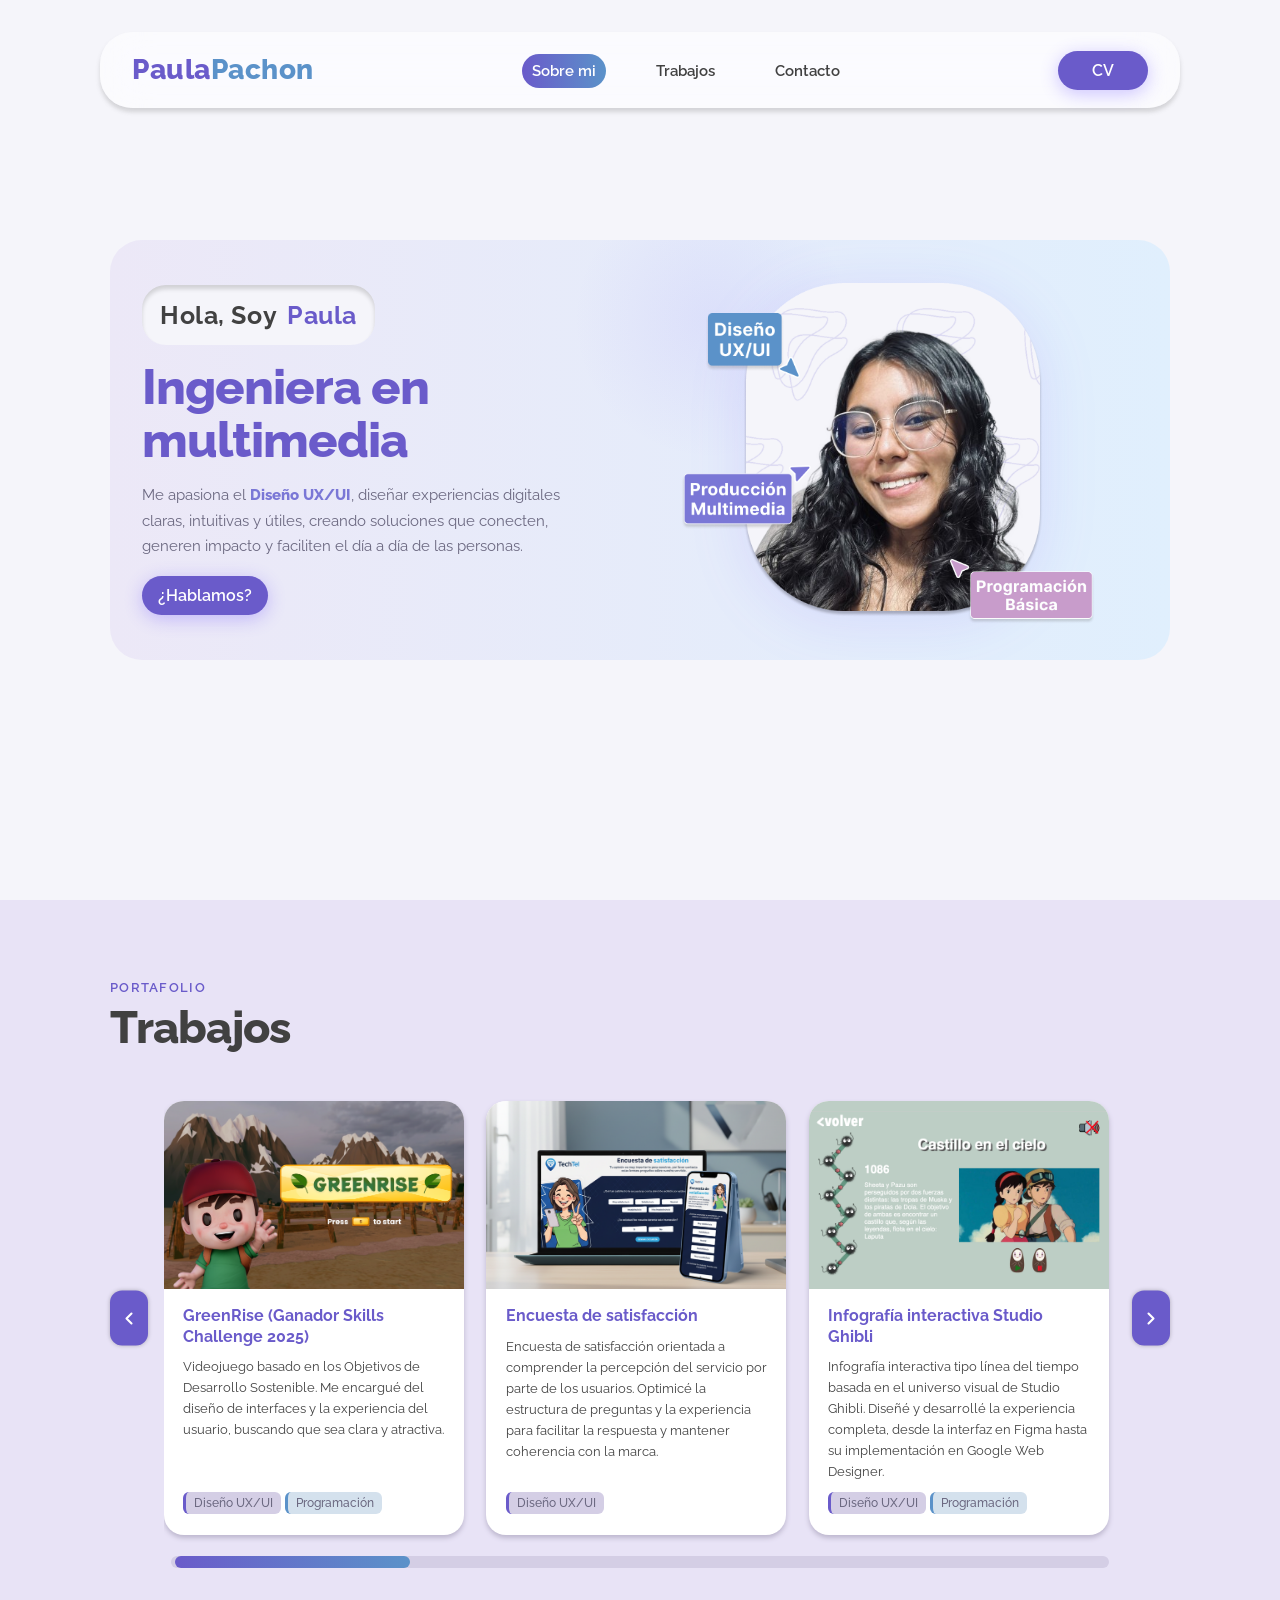
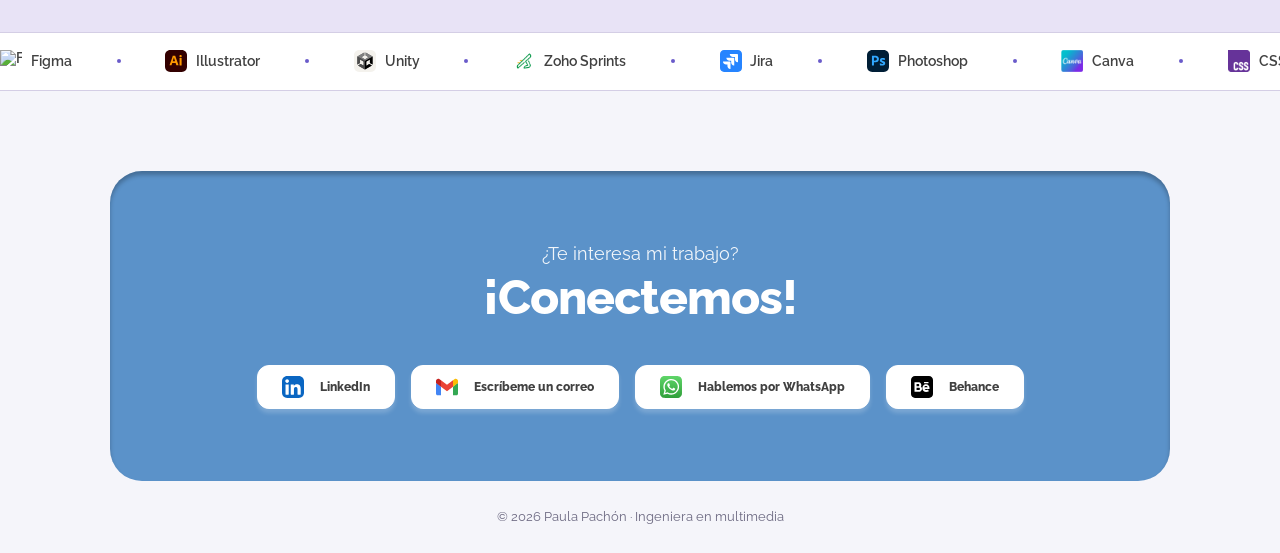
==== commit 798c5284: "Actualización de pagina" ====
--- a/index.html
+++ b/index.html
@@ -1,275 +1,236 @@
 <!DOCTYPE html>
 <html lang="es">
 <head>
-    <meta charset="UTF-8">
-    <meta name="viewport" content="width=device-width, initial-scale=1.0">
-    <title>Paula Pachon - Ingeniera en Multimedia</title>
-    <link rel="stylesheet" href="../CSS/style.css">
+  <meta charset="UTF-8" />
+  <meta name="viewport" content="width=device-width, initial-scale=1.0" />
+  <title>Paula Pachón — Ingeniera en multimedia</title>
+  <link rel="preconnect" href="https://fonts.googleapis.com" />
+  <link rel="preconnect" href="https://fonts.gstatic.com" crossorigin />
+  <link href="https://fonts.googleapis.com/css2?family=Raleway:wght@300;400;600;700;800&family=Inter:wght@400;500;600&display=swap" rel="stylesheet" />
+  <link rel="stylesheet" href="../CSS/pstyle.css" />
 </head>
 <body>
-    <header>
-        <h1><span class="light">Paula</span><span class="bold">Pachon</span></h1>
-        <nav>
-            <ul>
-                <li class="op"><a href="#principal" class="active">Sobre mí</a></li>
-                <li class="op"><a href="#proyectos">Proyectos</a></li>
-                <li class="op"><a href="#contacto">Contacto</a></li>
-            </ul>
-        </nav>
-        <a href="../Recursos/CV_PaulaPachon.pdf" download="CV_PaulaPachon" class="btn-cv">Descargar CV</a>
-    </header>
-    
-    <section id="principal" class="hero">
-        <div class="info">
-            <h2>Ingeniera en Multimedia</h2>
-            <p>Soy una apasionada del diseño de experiencias digitales y la creación de videojuegos. Con interes en UI/UX, programación y producción digital, siempre busco fusionar creatividad y tecnología para generar experiencias envolventes, tanto en la web como en los videojuegos.</p>
-            <a href="https://api.whatsapp.com/send/?phone=573194972886&text=Hola,%20me%20interesa%20tu%20perfil." target="_blank" class="btn-hablemos">Hablemos</a>
+
+  <!-- NAVBAR -->
+  <nav id="navbar">
+    <a class="nav-logo" href="#inicio">Paula<span>Pachon</span></a>
+    <ul class="nav-links">
+      <li><a href="#inicio">Sobre mi</a></li>
+      <li><a href="#trabajos">Trabajos</a></li>
+      <li><a href="#contacto">Contacto</a></li>
+    </ul>
+    <a href="../Recursos/CVPaulaA Pachon.pdf" target="_blank" class="btn">CV</a>
+  </nav>
+
+  <!-- HERO -->
+  <section id="inicio">
+    <div class="hero-inner">
+
+      <!-- Izquierda: texto -->
+      <div class="hero-copy">
+        <div class="hero-badge">Hola, Soy <span>Paula</span></div>
+        <h1 class="hero-title">Ingeniera en multimedia</h1>
+        <p class="hero-desc">
+          Me apasiona el <span>Diseño UX/UI</span>, diseñar experiencias digitales claras,
+          intuitivas y útiles, creando soluciones que conecten,
+          generen impacto y faciliten el día a día de las personas.
+        </p>
+        <a href="#contacto" class="btn">¿Hablamos?</a>
+      </div>
+
+      <!-- Derecha: foto + tags flotantes -->
+      <div class="hero-photo-wrap">
+        <div class="float-tag tag-ux">
+            <img src="../Iconos/pdis.png" alt="Diseño UX/UI" />
         </div>
-        <div class="carousel">
-            <div class="carousel-container" id="slider">
-                <div class="slider-section">
-                    <img src="../Recursos/fp.png" class="carousel-item">
-                </div>
-                <div class="slider-section">
-                    <img src="../Recursos/ra.jpg" class="carousel-item">
-                </div>
-                <div class="slider-section">
-                    <img src="../Recursos/infof.png" class="carousel-item">
-                </div>
+
+        <div class="float-tag tag-prod">
+            <img src="../Iconos/pmulti.png" alt="Producción Multimedia" />
+        </div>
+
+        <img src="../RecursosGraficos/fotoprin.png" alt="Paula Pachón" class="hero-img" />
+
+        <div class="float-tag tag-code">
+            <img src="../Iconos/pbasica.png" alt="Programación Básica" />
+        </div>
+      </div>
+
+    </div>
+  </section>
+
+  <!-- ══════════════════════════════
+       TRABAJOS
+  ══════════════════════════════ -->
+  <section id="trabajos">
+ 
+    <div class="section-header">
+      <p class="section-label">Portafolio</p>
+      <h2 class="section-title">Trabajos</h2>
+    </div>
+
+    <div class="carousel-outer">
+      <button class="arrow arrow-left" id="prevBtn" aria-label="Anterior">
+        <svg width="20" height="20" viewBox="0 0 24 24" fill="none" stroke="currentColor" stroke-width="2.5" stroke-linecap="round" stroke-linejoin="round"><polyline points="15 18 9 12 15 6"/></svg>
+      </button>
+ 
+      <div class="carousel" id="carousel">
+ 
+        <!-- ── CARD 1 ── -->
+        <a class="card" href="https://green-rise.netlify.app/" target="_blank">
+          <div class="card-thumb">
+            <img src="../RecursosGraficos/GreenRise.png" alt="GreenRise" />
+          </div>
+          <div class="card-body">
+            <h3 class="card-name">GreenRise (Ganador Skills Challenge 2025)</h3>
+            <p class="card-desc">Videojuego basado en los Objetivos de Desarrollo Sostenible. Me encargué del diseño de interfaces y la experiencia del usuario, buscando que sea  clara y atractiva.</p>
+            <div class="etiquetas">
+              <span class="card-tagUx">Diseño UX/UI</span>
+              <span class="card-tagpro">Programación</span>
             </div>
-            <button class="prev" onclick="moveSlide(-1)">&#10094;</button>
-            <button class="next" onclick="moveSlide(1)">&#10095;</button>
-        </div>
-    </section>
-    
-    <section class="herramientas">
-        <h3>Herramientas</h3>
-        <div class="grid">
-            <div class="tool">
-                <div class="tool-div">
-                    <img src="../Recursos/photoshop.png" alt="">
-                </div>
-                <div class="text-tool">
-                    <p>Photoshop</p>
-                </div>
+          </div>
+        </a>
+ 
+        <!-- ── CARD 2 ── -->
+        <a class="card" href="proyectos/encuesta.html">
+          <div class="card-thumb">
+            <img src="../RecursosGraficos/Encuesta.png" alt="Encuesta" />
+          </div>
+          <div class="card-body">
+            <h3 class="card-name">Encuesta de satisfacción</h3>
+            <p class="card-desc">Encuesta de satisfacción orientada a comprender la percepción del servicio por parte de los usuarios.
+                Optimicé la estructura de preguntas y la experiencia para facilitar la respuesta y mantener coherencia con la marca.</p>
+            <span class="card-tagUx">Diseño UX/UI</span>
+          </div>
+        </a>
+ 
+        <!-- ── CARD 3 ── -->
+        <!-- <a class="card" href="proyectos/dashboard.html">
+          <div class="card-thumb">
+            <div class="card-thumb-placeholder">📊</div>
+          </div>
+          <div class="card-body">
+            <h3 class="card-name">Dashboard de gestión de casos</h3>
+            <p class="card-desc">Dashboard para centralizar y visualizar solicitudes de usuarios, mejorando la gestión y el seguimiento de casos.</p>
+            <span class="card-tag">Diseño UX/UI</span>
+          </div>
+        </a> -->
+ 
+        <!-- ── CARD 4 ── -->
+        <a class="card" href="https://infografiainteractiva.netlify.app/" target="_blank">
+          <div class="card-thumb">
+            <img src="../RecursosGraficos/infog.png" alt="Infografía" />
+          </div>
+          <div class="card-body">
+            <h3 class="card-name">Infografía interactiva Studio Ghibli</h3>
+            <p class="card-desc">Infografía interactiva tipo línea del tiempo basada en el universo visual de Studio Ghibli.
+                Diseñé y desarrollé la experiencia completa, desde la interfaz en Figma hasta su implementación en Google Web Designer.</p>
+            <div class="etiquetas">
+              <span class="card-tagUx">Diseño UX/UI</span>
+              <span class="card-tagpro">Programación</span>
             </div>
-            <div class="tool">
-                <div class="tool-div">
-                    <img src="../Recursos/unity.png" alt="">
-                </div>
-                <div class="text-tool">
-                    <p>Unity</p>
-                </div>
+          </div>
+        </a>
+ 
+        <!-- ── CARD 5 ── -->
+        <!-- <a class="card" href="proyectos/bienestar.html">
+          <div class="card-thumb">
+            <div class="card-thumb-placeholder">🌿</div>
+          </div>
+          <div class="card-body">
+            <h3 class="card-name">Sistema de reservas de salas</h3>
+            <p class="card-desc">Sistema de reservas de salas con gestión de aprobaciones. Diseñé flujos de reserva y aprobación, junto con la visualización de disponibilidad.</p>
+            <span class="card-tag">Producto</span>
+          </div>
+        </a> -->
+ 
+        <!-- ── CARD 6 ── -->
+        <a class="card" href="https://tranquil-liger-5426be.netlify.app/" target="_blank">
+          <div class="card-thumb">
+            <img src="../RecursosGraficos/teach.png" alt="Teachdreamer" />
+          </div>
+          <div class="card-body">
+            <h3 class="card-name">Teach dreamer</h3>
+            <p class="card-desc">Este videojuego busca inspirar a estudiantes de 10° y 11° grado a explorar la Ingeniería en Multimedia a través de una experiencia interactiva, 
+              donde se muestran algunas de las áreas en las que se pueden desarrollar.</p>
+            <div class="etiquetas">
+              <span class="card-tagUx">Diseño UX/UI</span>
+              <span class="card-tagpro">Programación</span>
             </div>
-            <div class="tool">
-                <div class="tool-div">
-                    <img src="../Recursos/codificacion.png" alt="">
-                </div>
-                <div class="text-tool">
-                    <p>Html y CSS</p>
-                </div>
-            </div>
-            <div class="tool">
-                <div class="tool-div">
-                    <img src="../Recursos/ilustrador-adobe.png" alt="">
-                </div>
-                <div class="text-tool">
-                    <p>Illustrator</p>
-                </div>
-            </div>
-            <div class="tool">
-                <div class="tool-div">
-                    <img src="../Recursos/blender.png" alt="">
-                </div>
-                <div class="text-tool">
-                    <p>Blender</p>
-                </div>
-            </div>
-            <div class="tool">
-                <div class="tool-div">
-                    <img src="../Recursos/piton.png" alt="">
-                </div>
-                <div class="text-tool">
-                    <p>Python</p>
-                </div>
-            </div>
-            <div class="tool">
-                <div class="tool-div">
-                    <img src="../Recursos/despues-de-los-efectos.png" alt="">
-                </div>
-                <div class="text-tool">
-                    <p>After Effects</p>
-                </div>
-            </div>
-            <div class="tool">
-                <div class="tool-div">
-                    <img src="../Recursos/maya.png" alt="">
-                </div>
-                <div class="text-tool">
-                    <p>Maya</p>
-                </div>
-            </div>
-            <div class="tool">
-                <div class="tool-div">
-                    <img src="../Recursos/cshar.png" alt="">
-                </div>
-                <div class="text-tool">
-                    <p>C#</p>
-                </div>
-            </div>
-            <div class="tool">
-                <div class="tool-div">
-                    <img src="../Recursos/figma.png" alt="">
-                </div>
-                <div class="text-tool">
-                    <p>Figma</p>
-                </div>
-            </div>
-            <div class="tool">
-                <div class="tool-div">
-                    <img src="../Recursos/canva.png" alt="">
-                </div>
-                <div class="text-tool">
-                    <p>Canva</p>
-                </div>
-            </div>
-            <div class="tool">
-                <div class="tool-div">
-                    <img src="../Recursos/cmas.png" alt="">
-                </div>
-                <div class="text-tool">
-                    <p>C++</p>
-                </div>
-            </div>
-        </div>
-    </section>
-
-    <section id="proyectos" class="proyect">
-        <h3>Proyectos</h3>
-
-        <div class="cards-container">
-            <div class="card">
-                <video autoplay loop muted>
-                    <source src="../Recursos/videoinfo.mp4" type="video/mp4">
-                </video>
-                <h4>Infografía interactiva</h4>
-                <div class="hover-card">
-                    <p>Esta infografía fue creada con el objetivo de diseñar una interfaz en la que todos los elementos estuvieran inspirados en el universo de Studio Ghibli. Primero, se diseñó en Figma y luego se programó y desarrolló en Google Web Designer.</p>
-                    <a href="https://infografiainteractiva.netlify.app/" class="btn-ver" target="_blank">Ver proyecto</a>
-                </div>
-            </div>
-            <div class="card">
-                <video autoplay loop muted>
-                    <source src="../Recursos/juegom.mp4" type="video/mp4">
-                </video>
-                <h4>Teach dreamer</h4>
-                <div class="hover-card">
-                    <p>Este videojuego busca inspirar a chicas de 10° y 11° a explorar la Ingeniería Multimedia mostrándoles todas las áreas en las que pueden desarrollarse. A través de una experiencia interactiva demuestra que esta carrera no se trata solo de matemáticas.</p>
-                    <a href="https://tranquil-liger-5426be.netlify.app/" class="btn-ver">Ver proyecto</a>
-                </div>
-            </div>
-
-            <div class="card">
-                <video autoplay loop muted>
-                    <source src="../Recursos/greens.mp4" type="video/mp4">
-                </video>
-                <h4>Green Sense</h4>
-                <div class="hover-card">
-                    <p>En este proyecto se desarrolló una página web de un producto físico llamado 'Jardinerito'. Mi aporte incluyó el diseño de diversas pantallas para la app y la web, así como su desarrollo, asegurando una experiencia visual y funcional y parte del comercial del producto.</p>
-                    <a href="https://green-sense-beige.vercel.app/" class="btn-ver" target="_blank">Ver proyecto</a>
-                </div>
-            </div>
-            <div class="card">
-                <video autoplay loop muted>
-                    <source src="../Recursos/hockey.mp4" type="video/mp4">
-                </video>
-                <h4>Air hockey</h4>
-                <div class="hover-card">
-                    <p>Se desarrolló un juego con audio procedural en Unity donde cada sonido es generado a partir de ondas y frecuencias específicas, creando una experiencia sonora dinámica y única durante el juego.</p>
-                    <a href="https://gameairhockey.netlify.app/" class="btn-ver" target="_blank">Ver proyecto</a>
-                </div>
-            </div>
-
-            <div class="card">
-                <video autoplay loop muted>
-                    <source src="../Recursos/anaglifo.mp4" type="video/mp4">
-                </video>
-                <h4>Anaglifo</h4>
-                <div class="hover-card">
-                    <p>Se creó un video anaglifo con el objetivo de experimentar la percepción de profundidad y explorar técnicas para hacer que los elementos parecieran salir de la pantalla, brindando una experiencia visual inmersiva para el espectador.</p>
-                    <a href="https://youtu.be/k_uloiWiMWU?si=8Pwt7OWCiM2yHfTn" class="btn-ver" target="_blank" >Ver video</a>
-                </div>
-            </div>
-            <div class="card">
-                <video autoplay loop muted>
-                    <source src="../Recursos/edificio.mp4" type="video/mp4">
-                </video>
-                <h4>Camera projection</h4>
-                <div class="hover-card">
-                    <p>Mediante camera mapping, se transformó una imagen en un video 3D, creando un efecto de profundidad y realismo.</p>
-                </div>
-            </div>
-
-            <div class="card">
-                <video autoplay loop muted>
-                    <source src="../Recursos/Parcial_Mickey1.mp4" type="video/mp4">
-                </video>
-                <h4>Mickey y el secreto del hechicero</h4>
-                <div class="hover-card">
-                    <p>En esta corta animación, Mickey quien es un hechicero emprende la búsqueda de un pergamino con un poderoso hechizo.</p>
-                </div>
-            </div>
-            <div class="card">
-                <video autoplay loop muted>
-                    <source src="../Recursos/reel.mp4" type="video/mp4">
-                </video>
-                <h4>Reelportafolio</h4>
-                <div class="hover-card">
-                    <p>Reel de portafolio que presenta diversas técnicas de motion design, destacando animaciones dinámicas y efectos visuales</p>
-                </div>
-            </div>
-        </div>
-
-    </section>
-
-    <section id="contacto" class="contacto">
-        <h3>Contacto</h3>
-        <div class="contacto-container">
-            <div class="footer">
-                <div class="contacto-img"><img src="../Recursos/photo.jpg" alt=""></div>
-                <div class="contacto-correos">
-                    <a href="mailto:pachon.paula1@gmail.com" class="correo-item" target="_blank">
-                        <img class="icon" src="../Recursos/gmail.png" alt="">
-                        <span>correo</span>
-                    </a>
-                    <a href="https://www.behance.net/paulapachon1" class="correo-item" target="_blank">
-                        <img class="icon" src="../Recursos/behance.png" alt="">
-                        <span>Behance</span>
-                    </a>
-                    <a href="https://www.linkedin.com/in/paula-pach%C3%B3n-b88810128" class="correo-item" target="_blank">
-                        <img class="icon" src="../Recursos/linkedin.png" alt="">
-                        <span>LinkedIn</span>
-                    </a>
-                    <a href="https://api.whatsapp.com/send/?phone=573194972886" class="correo-item" target="_blank">
-                        <img class="icon" src="../Recursos/whatsapp.png" alt="">
-                        <span>Whatsapp</span>
-                    </a>
-                </div>
-            </div>
-            <div class="contacto-mensaje">
-                <h4>Mensaje</h4>
-                <div class="formulario" action>
-                    <input type="email" id="email" name="email" placeholder="Tu correo electrónico" required>
-                    <textarea id="mensaje" placeholder="Escribe tu mensaje aquí..." required></textarea>  
-                </div>
-                <div class="boton-container">
-                    <button class="btn-enviar">Enviar</button>
-                </div>
-            </div>
-        </div>
-    </section>
-    
-    <!--Loader-->
+          </div>
+        </a>
+ 
+      </div><!-- /carousel -->
+ 
+      <button class="arrow arrow-right" id="nextBtn" aria-label="Siguiente">
+        <svg width="20" height="20" viewBox="0 0 24 24" fill="none" stroke="currentColor" stroke-width="2.5" stroke-linecap="round" stroke-linejoin="round"><polyline points="9 18 15 12 9 6"/></svg>
+      </button>
+    </div><!-- /carousel-outer -->
+ 
+    <!-- Dots indicadores -->
+    <div class="carousel-dots" id="dots"></div>
+ 
+  </section>
+
+    <!-- ══════════════════════════════
+       TOOLS TICKER
+  ══════════════════════════════ -->
+  <div class="tools-strip">
+    <div class="tools-track" id="ticker">
+      <!--
+        Los íconos se generan desde main.js.
+      -->
+    </div>
+  </div>
+ 
+  <!-- ══════════════════════════════
+       CONTACTO
+  ══════════════════════════════ -->
+  <section id="contacto">
+    <div class="contact-card">
+ 
+      <p class="contact-pre">¿Te interesa mi trabajo?</p>
+      <h2 class="contact-title">¡Conectemos!</h2>
+ 
+      <div class="contact-btns">
+ 
+        <a href="https://linkedin.com/in/paulaapachon" target="_blank" rel="noopener" class="contact-btn">
+          <!-- Ícono LinkedIn -->
+          <img src="../Iconos/LinkedIn.svg" alt="LinkedIn">
+          LinkedIn
+        </a>
+ 
+        <a href="mailto:pachon.paula1@gmail.com" class="contact-btn">
+          <!-- Ícono correo -->
+          <img src="../Iconos/Mail.svg" alt="Mail">
+          Escríbeme un correo
+        </a>
+ 
+        <a href="https://wa.me/573194972886" target="_blank" rel="noopener" class="contact-btn">
+          <!-- Ícono WhatsApp -->
+          <img src="../Iconos/Whatsapp.svg" alt="Whatsapp">
+          Hablemos por WhatsApp
+        </a>
+ 
+        <a href="https://behance.net/tu-usuario" target="_blank" rel="noopener" class="contact-btn">
+          <!-- Ícono Behance -->
+          <img src="../Iconos/Behance.svg" alt="Behance">
+          Behance
+        </a>
+ 
+      </div>
+    </div>
+  </section>
+ 
+  <!-- ══════════════════════════════
+       FOOTER
+  ══════════════════════════════ -->
+  <footer id="footer">
+    <p class="footer-copy">© 2026 Paula Pachón · Ingeniera en multimedia</p>
+  </footer>
+
+  <!-- ══════════════════════════════
+       LOADER
+  ══════════════════════════════ -->
     <section class="loader">
         <div></div>
         <div></div>
@@ -284,52 +245,7 @@
             }, 2000); 
         });
     </script>
-    <script src="../js/carousel.js" defer></script>
-    <script src="../js/activenav.js" defer></script>
-    <!--script mensaje-->
-    <script >
-        document.addEventListener("DOMContentLoaded", function () {
-            document.querySelector(".btn-enviar").addEventListener("click", function () {
-                let email = document.getElementById("email").value.trim();
-                let mensaje = document.getElementById("mensaje").value.trim();
-
-                if (email === "" || mensaje === "") {
-                    alert("Por favor, completa todos los campos.");
-                    return;
-                }
-
-                // Enviar los datos al servidor con Fetch
-                fetch("enviarCorreo.php", {
-                    method: "POST",
-                    headers: { "Content-Type": "application/x-www-form-urlencoded" },
-                    body: `email=${encodeURIComponent(email)}&mensaje=${encodeURIComponent(mensaje)}`
-                })
-                .then(response => response.text())
-                .then(data => {
-                    alert("Mensaje enviado correctamente"); // Muestra confirmación
-                    document.getElementById("email").value = ""; // Limpia email
-                    document.getElementById("mensaje").value = ""; // Limpia mensaje
-                })
-                .catch(error => console.error("Error:", error));
-            });
-        });
-    </script>
-    <!--script footer-->
-    <script>
-        document.addEventListener("DOMContentLoaded", function () {
-            const contacto = document.querySelector("#contacto");
-
-            const observer = new IntersectionObserver(entries => {
-                entries.forEach(entry => {
-                    if (entry.isIntersecting) {
-                        contacto.classList.add("visible");
-                    }
-                });
-            }, { threshold: 0.3 });
-
-            observer.observe(contacto);
-        });
-
-    </script>
+ 
+  <script src="../js/main.js"></script>
 </body>
 </html>
--- a/CSS/pstyle.css
+++ b/CSS/pstyle.css
@@ -0,0 +1,681 @@
+/* ══════════════════════════════════════
+   Paula Pachón — style.css
+   ══════════════════════════════════════ */
+
+/* ── RESET ── */
+*, *::before, *::after {
+  box-sizing: border-box;
+  margin: 0;
+  padding: 0;
+}
+
+/* ── VARIABLES ── */
+:root {
+  --purple:        #6A5BCA;
+  --purple-light:  #7A77D6;
+  --purple-pale:   #EDE9FF;
+  --lavender:      #D4CEE5;
+  --bg:            #F5F5FA;
+  --Secun:         #5B92C9;
+  --white:         #FFFFFF;
+  --text:          #414141;
+  --muted:         #6B6880;
+  --tag-pink-bg:   #C8B8F8;
+  --degrade-hover: linear-gradient(90deg, #6A5BCA 0%, #5B92C9 100%);
+  --nav-h:         76px;
+}
+
+/* ── BASE ── */
+html {
+  scroll-behavior: smooth;
+}
+
+body {
+  font-family: 'Raleway', sans-serif;
+  background: var(--bg);
+  color: var(--text);
+  overflow-x: hidden;
+}
+
+/* ════════════════════════════
+   BOTONES
+════════════════════════════ */
+.btn {
+  background: var(--purple);
+  color: var(--white) !important;
+  display: flex;
+  min-width: 90px;
+  padding: 10px 16px;
+  justify-content: center;
+  align-items: center;
+  gap: 10px;
+  border-radius: 20px;
+  width: fit-content;
+  text-decoration: none;
+  font-weight: 600;
+  box-shadow: 0 4px 18px rgba(107, 78, 255, 0.32);
+}
+.btn:hover {
+  background: var(--degrade-hover) !important;
+  transform: translateY(-1px);
+}
+
+.contact-btn {
+  display: inline-flex;
+  align-items: center;
+  gap: 16px;
+  background: var(--white);
+  box-shadow: 0 4px 4px 0 rgba(254, 255, 255, 0.20);
+  color: var(--text);
+  border-radius: 12px;
+  padding: 10px 24px;
+  border: 1px solid var(--white);
+
+  font-size: 12px;
+  font-weight: 800;
+  text-decoration: none;
+}
+.contact-btn:hover {
+  border: 1px solid #D4CEE5;
+  background: var(--bg);
+}
+.contact-btn img {
+  width: 22px;
+  height: 22px;
+  object-fit: contain;
+}
+
+/* ════════════════════════════
+   LOADER
+════════════════════════════ */
+.loader{
+    background-color: var(--bg);
+    width: 100vw;
+    height: 100%;
+    display: flex;
+    align-items: center;
+    justify-content: center;
+    position: fixed;
+    top: 0;
+    left: 0;
+    z-index: 9999;
+}
+@keyframes loader{
+    0%{
+        opacity: 1;
+        visibility: visible;
+    }
+    95%{
+        opacity: 1;
+        visibility: visible;
+    }
+    100%{
+        opacity: 0;
+        visibility: hidden;
+    }
+}
+.loader div{
+    background: var(--degrade-hover);
+    width: 40px;
+    height: 40px;
+    border-radius: 50%;
+    margin: 10px;
+
+    transform: scale(0);
+
+    animation: scaling 2s ease-in-out infinite;
+}
+.loader div:nth-child(1){
+    animation-delay: 0.2s;
+}
+.loader div:nth-child(2){
+    animation-delay: 0.4s;
+}
+.loader div:nth-child(3){
+    animation-delay: 0.6s;
+}
+@keyframes scaling {
+    0%, 100% {
+        transform: scale(1);
+    }
+    50% {
+        transform: scale(.2);
+    }
+}
+
+/* ════════════════════════════
+   NAVBAR
+════════════════════════════ */
+nav {
+  position: fixed;
+  top: 32px; left: 100px; right: 100px;
+  z-index: 100;
+  height: var(--nav-h);
+  display: flex;
+  align-items: center;
+  justify-content: space-between;
+  align-self: stretch;
+  padding: 8px 32px;
+  
+  /* Glass con más fondo */
+  background: rgba(255, 255, 255, 0.55);
+  backdrop-filter: blur(24px) saturate(180%);
+  -webkit-backdrop-filter: blur(24px) saturate(180%);
+  border-radius: 32px;
+  box-shadow: 0 4px 4px 0 rgba(112, 111, 111, 0.25);
+  transition: background 0.3s, box-shadow 0.3s;
+    /* height: 94px; */
+}
+nav.scrolled {
+  background: rgba(237, 234, 248, 0.96);
+  box-shadow: 0 4px 28px rgba(107, 78, 255, 0.09);
+}
+.nav-logo {
+  font-weight: 800;
+  font-size: 28px;
+  font-style: normal;
+  line-height: 87.5%;
+  color: var(--purple);
+  text-decoration: none;
+  letter-spacing: 0.5px;
+}
+.nav-logo span {
+  color: var(--Secun);
+}
+.nav-links {
+  display: flex;
+  align-items: center;
+  justify-content: center;
+  gap: 2.5rem;
+  list-style: none;
+}
+.nav-links a {
+  font-size: 0.95rem;
+  font-weight: 600;
+  color: var(--text);
+  text-decoration: none;
+  transition: color 0.2s;
+  padding: 8px 10px;
+}
+.nav-links a:hover, .nav-links a.active {
+  background: var(--degrade-hover) !important;
+  border-radius: 20px;
+  color: var(--white);
+}
+
+.nav-links a.active {
+  position: relative;
+}
+.nav-links a.active::after {
+  background: var(--degrade-hover) !important;
+  border-radius: 20px;
+  color: var(--white);
+  content: '';
+  position: absolute;
+  bottom: -4px;
+}
+
+/* ════════════════════════════
+   HERO SECTION
+════════════════════════════ */
+#inicio {
+  min-height: 100vh;
+  display: flex;
+  align-items: center;
+  justify-content: center;
+  /* padding: calc(var(--nav-h) + 2rem) clamp(1.5rem, 5vw, 3.5rem) 3rem; */
+}
+
+.hero-inner {
+  width: min(1060px, 100%);
+  border-radius: 32px;
+  background: linear-gradient(270deg, #E0EFFD 0%, #ECE8F7 100%);
+  display: grid;
+  grid-template-columns: 1fr 1fr;
+  align-items: center;
+  gap: 1rem;
+  padding: 40px 32px 40px 32px;
+  position: relative;
+  overflow: hidden;
+}
+
+/* Detalles decorativos de fondo */
+.hero-inner::before {
+  content: '';
+  position: absolute;
+  top: -60px; right: 30%;
+  width: 280px; height: 280px;
+  background: radial-gradient(circle, rgba(107, 78, 255, 0.08) 0%, transparent 70%);
+  pointer-events: none;
+}
+
+/* ── Badge "Hola, Soy Paula" ── */
+.hero-badge {
+  display: inline-flex;
+  padding: 12px 18px 12px 18px;
+  align-items: center;
+  justify-content: center;
+  border-radius: 24px;
+  gap: 10px;
+  margin-bottom: 16px;
+
+  background: var(--bg, #F5F5FA);
+  box-shadow: 0 4px 4px 0 rgba(0, 0, 0, 0.15) inset;
+
+  font-size: 25px;
+  font-style: normal;
+  font-weight: 700;
+  line-height: 36px; /* 100% */
+  letter-spacing: 0.563px;
+}
+.hero-badge span {
+  color: var(--purple);
+  font-weight: 700;
+}
+
+/* ── Título ── */
+.hero-title {
+  font-size: 49px;
+  font-weight: 800;
+  line-height: 1.08;
+  margin-bottom: 16px;
+  letter-spacing: -0.02em;
+  color: var(--purple);
+}
+
+/* ── Descripción ── */
+.hero-desc {
+  font-size: 0.95rem;
+  color: var(--muted);
+  line-height: 1.68;
+  max-width: 450px;
+  margin-bottom: 16px;
+}
+.hero-desc span {
+  color: var(--purple-light);
+  font-weight: 800;
+}
+
+/* ── Columna derecha: foto + tags ── */
+.hero-photo-wrap {
+  position: relative;
+  display: flex;
+  justify-content: center;
+  align-items: center;
+  min-height: 340px;
+}
+.hero-img {
+  width: 300px;
+  height: auto;
+  display: block;
+  position: relative;
+  z-index: 1;
+  filter: drop-shadow(0 8px 28px rgba(107, 78, 255, 0.12));
+}
+/* ── Tags flotantes ── */
+.float-tag {
+  position: absolute;
+  z-index: 2;
+  border-radius: 14px;
+  padding: 0.5rem;
+  display: flex;
+  align-items: center;
+  justify-content: center;
+  animation: tagFloat 3s ease-in-out infinite;
+  /* box-shadow: 0 4px 18px rgba(107, 78, 255, 0.15); */
+}
+.tag-ux img {
+  width: 95px;
+  height: 95px;
+  object-fit: contain;
+  display: block;
+}
+.tag-prod img {
+  width: 130px;
+  height: 130px;
+  object-fit: contain;
+  display: block;
+}
+.tag-code img {
+  width: 145px;
+  height: 145px;
+  object-fit: contain;
+  display: block;
+}
+
+/* Posiciones */
+.tag-ux {
+  top: 3%;
+  left: 10%;
+  animation-delay: 0s;
+}
+.tag-prod {
+  top: 42%;
+  left: 5%;
+  animation-delay: 1s;
+}
+.tag-code {
+  top: 68%;
+  left: 60%;
+  animation-delay: 2s;
+}
+@keyframes tagFloat {
+  0%, 100% { transform: translateY(0px); }
+  50%       { transform: translateY(-7px); }
+}
+
+/* ════════════════════════════
+   TRABAJOS
+════════════════════════════ */
+#trabajos {
+  padding: 5rem clamp(1.5rem, 5vw, 3.5rem) 4rem;
+  background-color: #E8E3F6;
+}
+.section-header {
+  width: min(1060px, 100%);
+  margin: 0 auto 2.5rem;
+}
+.section-label {
+  font-size: 0.8rem;
+  font-weight: 600;
+  color: var(--purple);
+  letter-spacing: 0.10em;
+  text-transform: uppercase;
+  margin-bottom: 0.4rem;
+}
+.section-title {
+  font-family: 'Raleway', sans-serif;
+  font-size: clamp(2rem, 3.5vw, 2.8rem);
+  font-weight: 800;
+  letter-spacing: -0.02em;
+}
+ 
+/* ── Carousel wrapper ── */
+.carousel-outer {
+  position: relative;
+  width: min(1060px, 100%);
+  margin: 0 auto;
+  padding: 0 54px;
+}
+.carousel {
+  display: flex;
+  gap: 1.4rem;
+  overflow-x: auto;
+  scroll-snap-type: x mandatory;
+  scrollbar-width: none;
+  padding: 8px 2px 0.5rem;
+}
+.carousel::-webkit-scrollbar {
+  display: none;
+}
+
+.card {
+  flex: 0 0 300px;
+  background: var(--white);
+  border-radius: 20px;
+  overflow: hidden;
+  scroll-snap-align: start;
+  display: flex;
+  flex-direction: column;
+  text-decoration: none;
+  color: inherit;
+  box-shadow: 0 3px 5.5px 0 #BCB6CD;
+  transition: transform 0.25s, box-shadow 0.25s;
+}
+.card:hover {
+  transform: translateY(-5px);
+  box-shadow: 0 12px 36px rgba(107, 78, 255, 0.14);
+}
+ 
+/* ── Thumbnail ── */
+.card-thumb {
+  width: 100%;
+  aspect-ratio: 16 / 10;
+  overflow: hidden;
+  background: linear-gradient(135deg, #c8d0f8 0%, #e2d4f8 100%);
+}
+.card-thumb img {
+  width: 100%;
+  height: 100%;
+  object-fit: cover;
+  display: block;
+  transition: transform 0.35s;
+}
+.card:hover .card-thumb img {
+  transform: scale(1.04);
+}
+ 
+/* Placeholder mientras no hay imagen */
+.card-thumb-placeholder {
+  width: 100%;
+  height: 100%;
+  display: flex;
+  align-items: center;
+  justify-content: center;
+  font-size: 2.8rem;
+}
+ 
+/* ── Cuerpo de la card ── */
+.card-body {
+  padding: 1.1rem 1.2rem 1.3rem;
+  display: flex;
+  flex-direction: column;
+  gap: 0.6rem;
+  flex: 1;
+}
+.card-name {
+  font-family: 'Raleway', sans-serif;
+  font-size: 0.97rem;
+  font-weight: 700;
+  color: var(--purple);
+  line-height: 1.3;
+}
+.card-desc {
+  font-size: 0.82rem;
+  color: var(--text);
+  line-height: 1.6;
+  flex: 1;
+}
+ 
+.card-tagUx {
+  display: inline-block;
+  padding: 4px 8px;
+  align-self: flex-start;
+  border-radius: 6px;
+  border-left: 3px solid var(--purple);
+  background: var(--lavender);
+  font-size: 0.72rem;
+  font-weight: 500;
+  color: #6B6880;
+}
+.card-tagpro {
+  display: inline-block;
+  padding: 4px 8px;
+  align-self: flex-start;
+  border-radius: 6px;
+  border-left: 3px solid var(--Secun);
+  background: #D4E1ED;
+  font-size: 0.72rem;
+  font-weight: 500;
+  color: #6B6880;
+}
+ 
+/* ── Flechas ── */
+.arrow {
+  position: absolute;
+  top: 50%;
+  transform: translateY(-50%);
+  width: 38px;
+  height: 55px;
+  border-radius: 12px;
+  background: var(--purple);
+  color: var(--white);
+  border: none;
+  cursor: pointer;
+  display: flex;
+  align-items: center;
+  justify-content: center;
+  box-shadow: 0 0 4px 0 rgba(0, 0, 0, 0.25);
+  transition: background 0.2s, transform 0.2s;
+  z-index: 5;
+}
+.arrow:hover {
+  background: var(--degrade-hover);
+  transform: translateY(-50%) scale(1.08);
+}
+.arrow-left  { left: 0; }
+.arrow-right { right: 0; }
+ 
+/* ── Barra indicadora del carrusel ── */
+.carousel-dots {
+  margin: 0.8rem auto 0;
+  width: min(1060px, 100%);
+  padding: 0 calc(48px + 0.8rem);
+  height: 12px;
+  position: relative;
+  display: flex;
+}
+.carousel-dots-inner {
+  width: 100%;
+  height: 100%;
+  background: var(--lavender);
+  border-radius: 12px;
+  position: relative;
+  overflow: hidden;
+}
+/* Barra pequeña que se desliza dentro */
+.carousel-thumb {
+  position: absolute;
+  top: 0;
+  left: 0;
+  height: 100%;
+  border-radius: 999px;
+  background: var(--degrade-hover);
+  transition: left 0.35s ease;
+}
+
+/* ════════════════════════════
+   TOOLS TICKER
+════════════════════════════ */
+.tools-strip {
+  background: #fff;
+  border-top: 1px solid var(--lavender);
+  border-bottom: 1px solid var(--lavender);
+  padding: 1.1rem 0;
+  overflow: hidden;
+  margin: 0;
+}
+.tools-track {
+  display: flex;
+  align-items: center;
+  gap: 2.8rem;
+  width: max-content;
+  animation: ticker 28s linear infinite;
+}
+.tool-item {
+  display: flex;
+  align-items: center;
+  gap: 0.55rem;
+  font-size: 0.88rem;
+  font-weight: 600;
+  color: var(--text);
+  white-space: nowrap;
+}
+.tool-item img {
+  width: 22px;
+  height: 22px;
+  object-fit: contain;
+}
+/* Separador entre herramientas */
+.tool-sep {
+  width: 4px;
+  height: 4px;
+  border-radius: 50%;
+  background: var(--purple);
+  flex-shrink: 0;
+}
+@keyframes ticker {
+  0%   { transform: translateX(0); }
+  100% { transform: translateX(-50%); }
+}
+ 
+/* ════════════════════════════
+   CONTACTO
+════════════════════════════ */
+#contacto {
+  padding: 5rem clamp(1.5rem, 5vw, 3.5rem) 0;
+}
+ 
+.contact-card {
+  width: min(1060px, 100%);
+  margin: 0 auto;
+  background: var(--Secun);
+  border-radius: 28px;
+  padding: 4.5rem 2rem;
+  text-align: center;
+  color: #fff;
+  border-radius: 32px;
+  box-shadow: 0 4px 4px 0 rgba(0, 0, 0, 0.25) inset;
+}
+.contact-pre {
+  font-size: 1.1rem;
+  font-weight: 400;
+  opacity: 0.92;
+  margin-bottom: 0.3rem;
+}
+.contact-title {
+  font-family: 'Raleway', sans-serif;
+  font-size: clamp(2rem, 4vw, 3rem);
+  font-weight: 800;
+  letter-spacing: -0.02em;
+  margin-bottom: 2.5rem;
+}
+ 
+.contact-btns {
+  display: flex;
+  flex-wrap: wrap;
+  gap: 1rem;
+  justify-content: center;
+}
+ 
+/* ════════════════════════════
+   FOOTER
+════════════════════════════ */
+#footer {
+  padding: 1.8rem clamp(1.5rem, 5vw, 3.5rem);
+  text-align: center;
+}
+ 
+.footer-copy {
+  font-size: 0.82rem;
+  color: var(--muted);
+}
+
+/* ════════════════════════════
+   RESPONSIVE
+════════════════════════════ */
+@media (max-width: 740px) {
+  .hero-inner {
+    grid-template-columns: 1fr;
+    padding: 2.5rem 2rem;
+    text-align: center;
+    gap: 2.5rem;
+  }
+
+  .hero-photo-wrap {
+    order: -1;
+    min-height: 260px;
+  }
+
+  .hero-desc {
+    margin: 0 auto 2rem;
+  }
+
+  .float-tag {
+    display: none;
+  }
+
+  .nav-links {
+    gap: 1.4rem;
+  }
+}
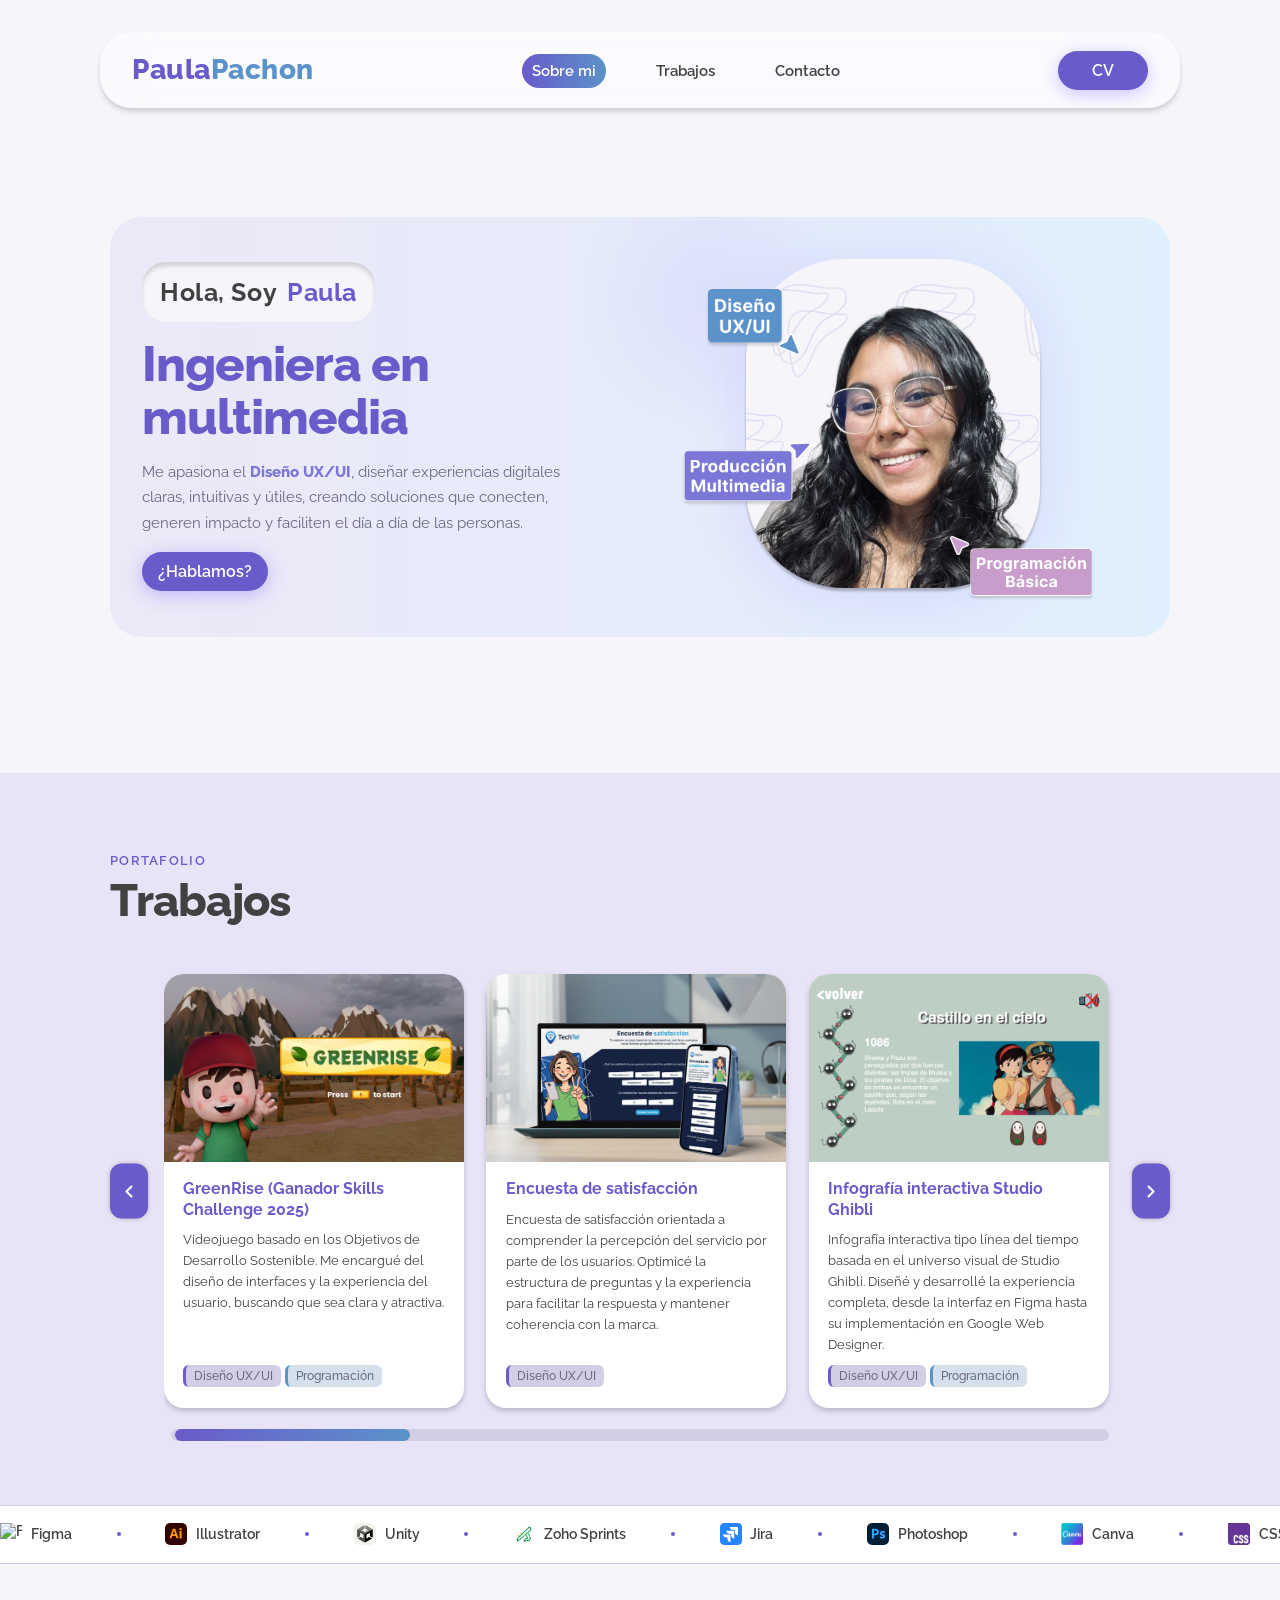
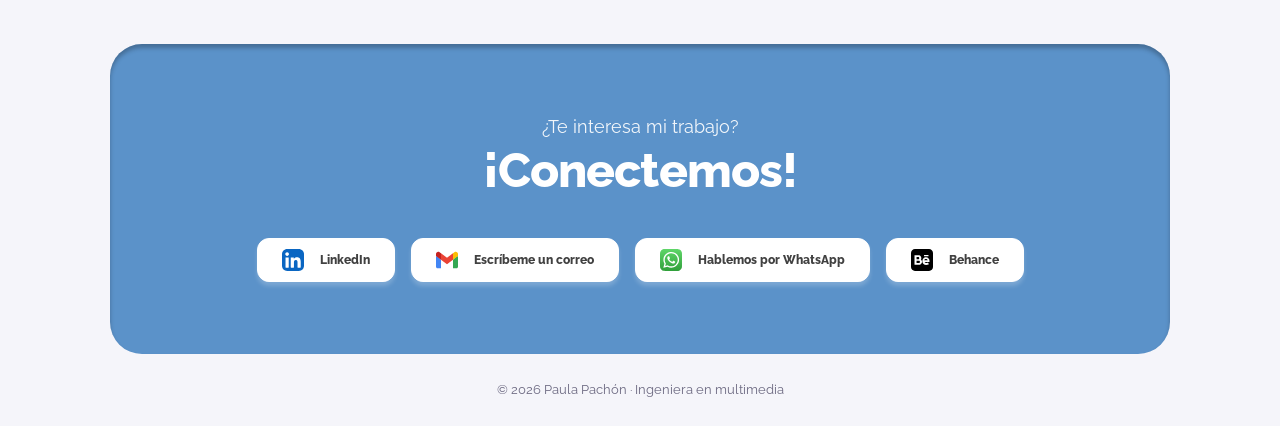
==== commit d26b1d45: "Responsive Correcciones de diseño para vista tablet y móvil. Actualización de hoja de vida." ====
--- a/index.html
+++ b/index.html
@@ -14,12 +14,19 @@
   <!-- NAVBAR -->
   <nav id="navbar">
     <a class="nav-logo" href="#inicio">Paula<span>Pachon</span></a>
-    <ul class="nav-links">
+
+    <button class="nav-toggle" id="navToggle" aria-label="Abrir menú">
+      <span></span>
+      <span></span>
+      <span></span>
+    </button>
+
+    <ul class="nav-links" id="navLinks">
       <li><a href="#inicio">Sobre mi</a></li>
       <li><a href="#trabajos">Trabajos</a></li>
       <li><a href="#contacto">Contacto</a></li>
     </ul>
-    <a href="../Recursos/CVPaulaA Pachon.pdf" target="_blank" class="btn">CV</a>
+    <a href="../RecursosGraficos/CVPaulaAPachon.pdf" target="_blank" class="btn">CV</a>
   </nav>
 
   <!-- HERO -->
@@ -91,7 +98,7 @@
         </a>
  
         <!-- ── CARD 2 ── -->
-        <a class="card" href="proyectos/encuesta.html">
+        <a class="card" href="https://www.figma.com/proto/a0K5o70ELoO0NEdSJIA0jM/Encuesta-de-satisfacci%C3%B3n?node-id=28-332&p=f&viewport=350%2C134%2C0.25&t=bGnXOaCwUgKtYiMX-1&scaling=scale-down&content-scaling=fixed&starting-point-node-id=28%3A332&page-id=0%3A1" target="_blank">
           <div class="card-thumb">
             <img src="../RecursosGraficos/Encuesta.png" alt="Encuesta" />
           </div>
@@ -211,8 +218,7 @@
           Hablemos por WhatsApp
         </a>
  
-        <a href="https://behance.net/tu-usuario" target="_blank" rel="noopener" class="contact-btn">
-          <!-- Ícono Behance -->
+        <a href="https://behance.net/paulapachon1" target="_blank" rel="noopener" class="contact-btn">
           <img src="../Iconos/Behance.svg" alt="Behance">
           Behance
         </a>
--- a/CSS/pstyle.css
+++ b/CSS/pstyle.css
@@ -219,7 +219,8 @@
    HERO SECTION
 ════════════════════════════ */
 #inicio {
-  min-height: 100vh;
+  margin-top: 80px;
+  min-height: 77vh;
   display: flex;
   align-items: center;
   justify-content: center;
@@ -654,28 +655,237 @@
 /* ════════════════════════════
    RESPONSIVE
 ════════════════════════════ */
-@media (max-width: 740px) {
+/* ════════════════════════════
+   HAMBURGUESA
+════════════════════════════ */
+.nav-toggle {
+  display: none;
+  flex-direction: column;
+  justify-content: center;
+  gap: 5px;
+  background: none;
+  border: none;
+  cursor: pointer;
+  padding: 4px;
+  z-index: 200;
+}
+
+.nav-toggle span {
+  display: block;
+  width: 24px;
+  height: 2.5px;
+  background: var(--purple);
+  border-radius: 999px;
+  transition: transform 0.3s, opacity 0.3s, width 0.3s;
+  transform-origin: center;
+}
+
+.nav-toggle.open span:nth-child(1) {
+  transform: translateY(7.5px) rotate(45deg);
+}
+.nav-toggle.open span:nth-child(2) {
+  opacity: 0;
+  width: 0;
+}
+.nav-toggle.open span:nth-child(3) {
+  transform: translateY(-7.5px) rotate(-45deg);
+}
+
+/* ════════════════════════════
+   RESPONSIVE — TABLET (768px)
+════════════════════════════ */
+@media (max-width: 768px) {
+
+  /* Navbar */
+  nav {
+    top: 12px;
+    left: 16px;
+    right: 16px;
+    display: flex;
+    justify-content: space-between;
+    align-items: center;
+  }
+
+  .nav-toggle {
+    display: flex;
+    order: -1;
+  }
+
+  .nav-logo {
+    order: 0;  
+    position: absolute;
+    left: 50%;
+    transform: translateX(-50%);
+  }
+
+  .btn-cv-desk {
+    display: flex;
+    order: 1;    
+    font-size: 0.85rem;
+    padding: 8px 14px
+  }
+
+  .nav-links {
+    position: fixed;
+    top: calc(12px + var(--nav-h) + 4px);
+    left: 16px;
+    right: 16px;
+    background: rgba(255, 255, 255, 0.97);
+    backdrop-filter: blur(20px);
+    -webkit-backdrop-filter: blur(20px);
+    flex-direction: column;
+    align-items: center;
+    gap: 0;
+    padding: 0;
+    max-height: 0;
+    overflow: hidden;
+    transition: max-height 0.4s ease, padding 0.3s ease;
+    border-radius: 24px;
+    box-shadow: 0 4px 24px rgba(107, 78, 255, 0.12);
+    z-index: 99;
+  }
+
+  .nav-links.open {
+    max-height: 400px;
+    padding: 1rem 0;
+  }
+
+  .nav-links li {
+    width: 100%;
+    text-align: center;
+  }
+
+  .nav-links a {
+    display: block;
+    padding: 0.85rem 2rem;
+    border-radius: 0;
+  }
+
+  #inicio{
+    padding-top: calc(12px + var(--nav-h) + 1rem);
+    align-items: flex-start;
+  }
+
+  /* Hero */
   .hero-inner {
     grid-template-columns: 1fr;
-    padding: 2.5rem 2rem;
+    padding: 2.5rem 1.8rem;
     text-align: center;
-    gap: 2.5rem;
+    gap: 2rem;
+    margin: 0 16px;
+    width: auto;
+    margin-bottom: 24px;
+  }
+
+  .hero-copy {
+    display: flex;
+    flex-direction: column;
+    align-items: center; /* centra todo: badge, título, desc y botón */
   }
 
   .hero-photo-wrap {
     order: -1;
-    min-height: 260px;
+    min-height: 240px;
+  }
+
+  .hero-img {
+    width: 220px;
   }
 
   .hero-desc {
-    margin: 0 auto 2rem;
+    margin: 0 auto 1.8rem;
   }
 
   .float-tag {
     display: none;
   }
 
-  .nav-links {
-    gap: 1.4rem;
+  .hero-title {
+    font-size: 2rem;
+  }
+
+  /* Trabajos */
+  .carousel-outer {
+    padding: 0;
+  }
+
+  .arrow {
+    display: none;
+  }
+
+  .card {
+    flex: 0 0 80vw;
+    max-width: 300px;
+  }
+
+  .carousel-dots {
+    padding: 0 8px;
+  }
+
+  /* Contacto */
+  .contact-btns {
+    flex-direction: column;
+    align-items: center;
+  }
+
+  .contact-btn {
+    width: 100%;
+    max-width: 300px;
+    justify-content: center;
+  }
+}
+
+/* ════════════════════════════
+   RESPONSIVE — MÓVIL (480px)
+════════════════════════════ */
+@media (max-width: 480px) {
+
+  nav {
+    padding: 8px 16px ;
+    gap: 8px;
+    display: flex;
+    justify-content: space-between;
+    align-items: center;
+  }
+   
+  .nav-logo {
+    position: static; 
+    transform: none;
+    flex: 1;           
+    text-align: center;
+    font-size: 20px;
+  }
+
+  .btn{
+    font-size: 14px;
+    min-width: 70px;
+  }
+
+  #inicio{
+    min-height: 80vh;
+  }
+
+  .hero-title {
+    font-size: 1.7rem;
+  }
+
+  .hero-badge {
+    font-size: 1.1rem;
+  }
+
+  .section-title {
+    font-size: 1.8rem;
+  }
+
+  .card {
+    flex: 0 0 85vw;
+  }
+
+  .contact-card {
+    padding: 3rem 1.5rem;
+  }
+
+  .contact-title {
+    font-size: 1.8rem;
   }
 }
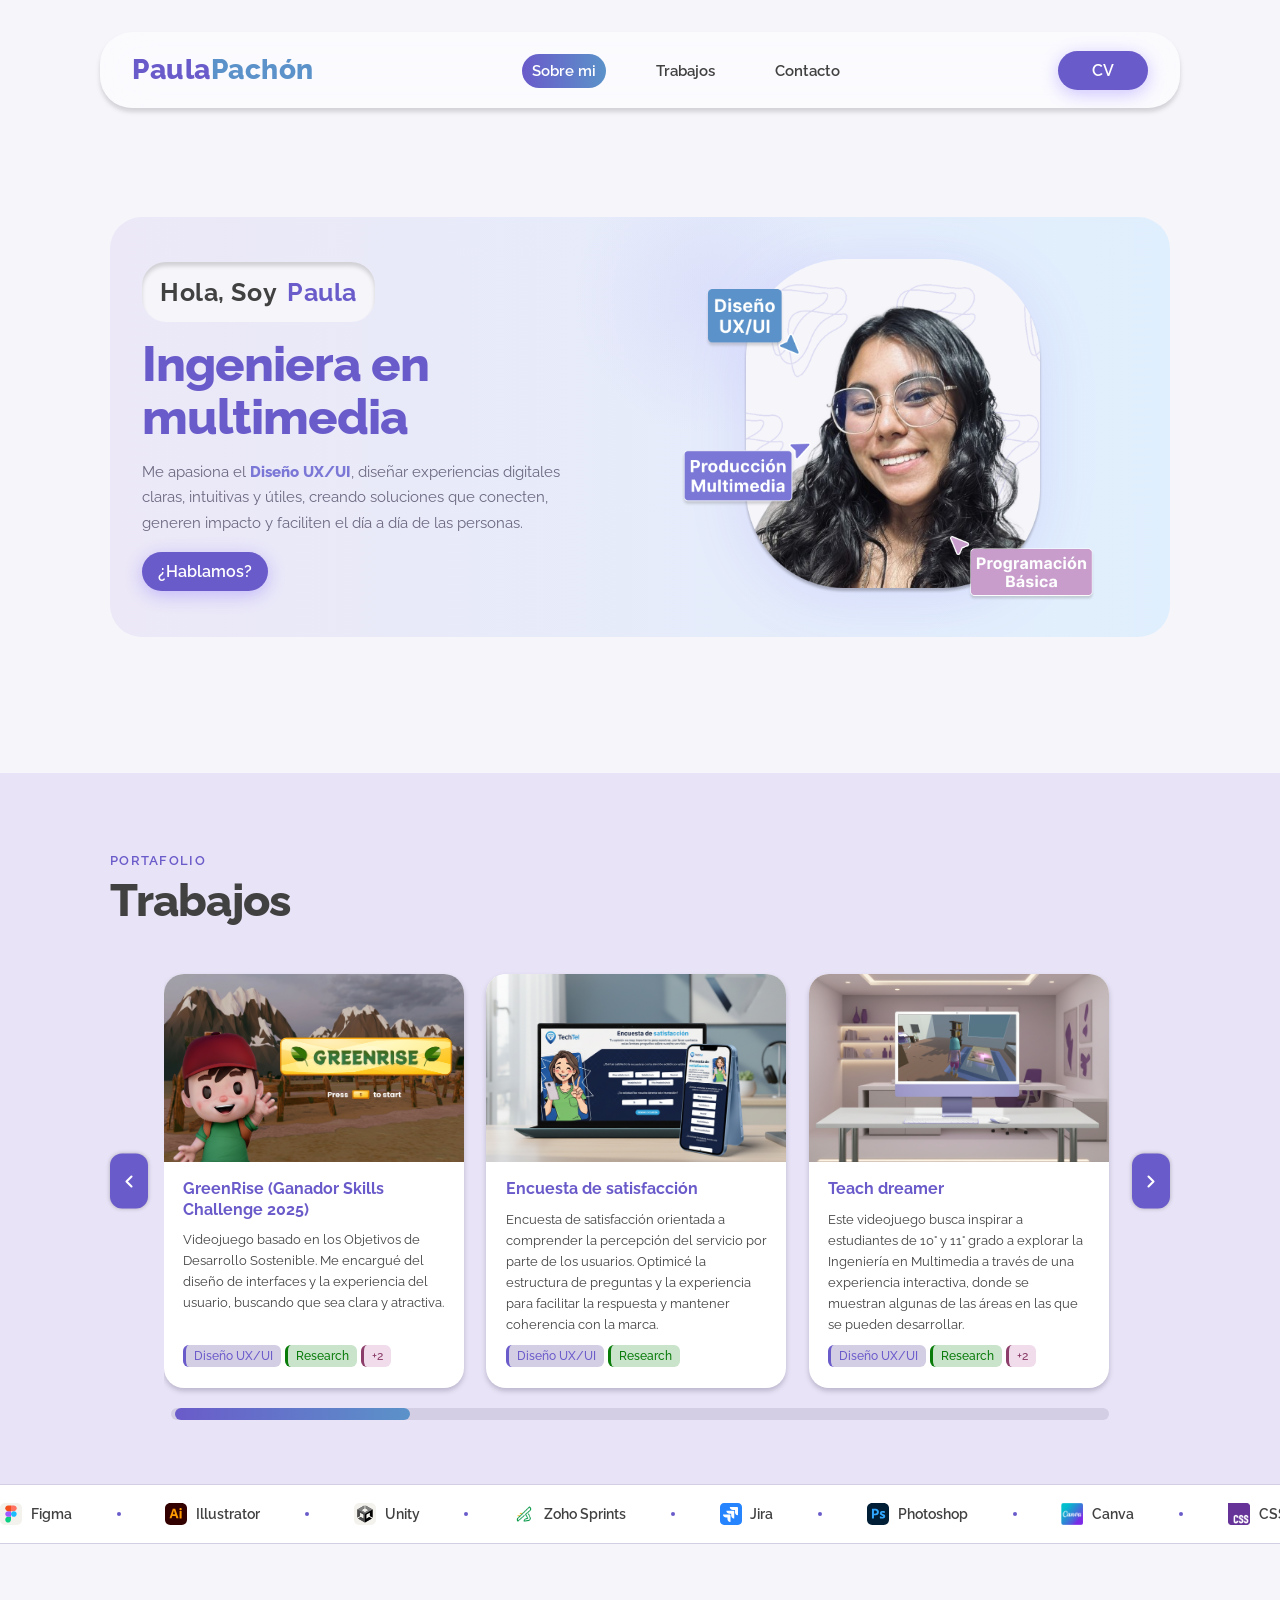
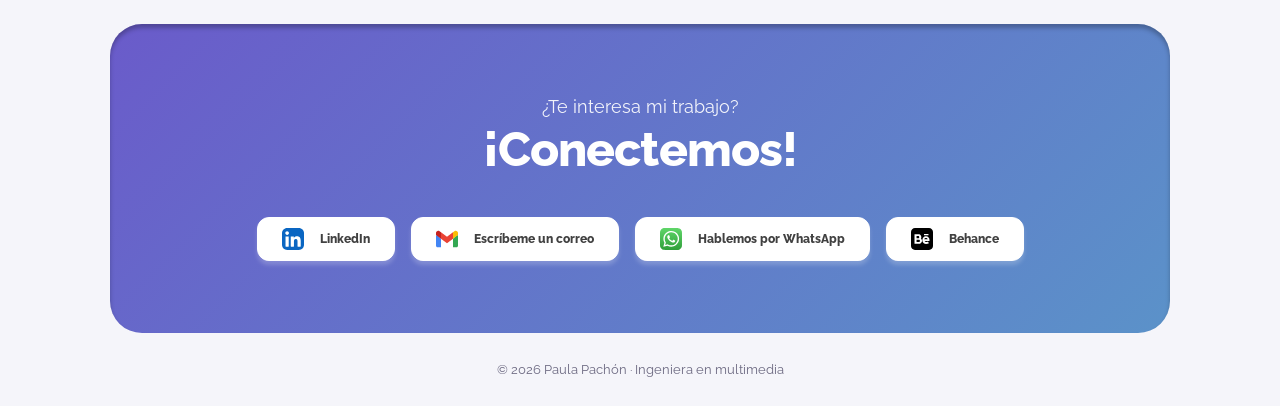
==== commit ec30c4be: "Descripcion de proyectos Añadi el proceso de diseño de cada proyectos con mas detalle" ====
--- a/index.html
+++ b/index.html
@@ -7,13 +7,13 @@
   <link rel="preconnect" href="https://fonts.googleapis.com" />
   <link rel="preconnect" href="https://fonts.gstatic.com" crossorigin />
   <link href="https://fonts.googleapis.com/css2?family=Raleway:wght@300;400;600;700;800&family=Inter:wght@400;500;600&display=swap" rel="stylesheet" />
-  <link rel="stylesheet" href="../CSS/pstyle.css" />
+  <link rel="stylesheet" href="../CSS/prinstyle.css" />
 </head>
 <body>
 
   <!-- NAVBAR -->
   <nav id="navbar">
-    <a class="nav-logo" href="#inicio">Paula<span>Pachon</span></a>
+    <a class="nav-logo" href="#inicio">Paula<span>Pachón</span></a>
 
     <button class="nav-toggle" id="navToggle" aria-label="Abrir menú">
       <span></span>
@@ -26,7 +26,7 @@
       <li><a href="#trabajos">Trabajos</a></li>
       <li><a href="#contacto">Contacto</a></li>
     </ul>
-    <a href="../RecursosGraficos/CVPaulaAPachon.pdf" target="_blank" class="btn">CV</a>
+    <a href="../RecursosGraficos/CV_PAULAPACHONR.pdf" target="_blank" class="btn">CV</a>
   </nav>
 
   <!-- HERO -->
@@ -83,7 +83,7 @@
       <div class="carousel" id="carousel">
  
         <!-- ── CARD 1 ── -->
-        <a class="card" href="https://green-rise.netlify.app/" target="_blank">
+        <a class="card" href="../greenrise.html" >
           <div class="card-thumb">
             <img src="../RecursosGraficos/GreenRise.png" alt="GreenRise" />
           </div>
@@ -92,13 +92,14 @@
             <p class="card-desc">Videojuego basado en los Objetivos de Desarrollo Sostenible. Me encargué del diseño de interfaces y la experiencia del usuario, buscando que sea  clara y atractiva.</p>
             <div class="etiquetas">
               <span class="card-tagUx">Diseño UX/UI</span>
-              <span class="card-tagpro">Programación</span>
+              <span class="tag-green">Research</span>
+              <span class="card-tagpink">+2</span>
             </div>
           </div>
         </a>
  
         <!-- ── CARD 2 ── -->
-        <a class="card" href="https://www.figma.com/proto/a0K5o70ELoO0NEdSJIA0jM/Encuesta-de-satisfacci%C3%B3n?node-id=28-332&p=f&viewport=350%2C134%2C0.25&t=bGnXOaCwUgKtYiMX-1&scaling=scale-down&content-scaling=fixed&starting-point-node-id=28%3A332&page-id=0%3A1" target="_blank">
+        <a class="card" href="../Encuestas.html">
           <div class="card-thumb">
             <img src="../RecursosGraficos/Encuesta.png" alt="Encuesta" />
           </div>
@@ -106,7 +107,27 @@
             <h3 class="card-name">Encuesta de satisfacción</h3>
             <p class="card-desc">Encuesta de satisfacción orientada a comprender la percepción del servicio por parte de los usuarios.
                 Optimicé la estructura de preguntas y la experiencia para facilitar la respuesta y mantener coherencia con la marca.</p>
-            <span class="card-tagUx">Diseño UX/UI</span>
+            <div class="etiquetas">
+              <span class="card-tagUx">Diseño UX/UI</span>
+              <span class="tag-green">Research</span>
+            </div>
+          </div>
+        </a>
+
+        <!-- ── CARD 6 ── -->
+        <a class="card" href="../Teachdreamer.html">
+          <div class="card-thumb">
+            <img src="../RecursosGraficos/teach.png" alt="Teachdreamer" />
+          </div>
+          <div class="card-body">
+            <h3 class="card-name">Teach dreamer</h3>
+            <p class="card-desc">Este videojuego busca inspirar a estudiantes de 10° y 11° grado a explorar la Ingeniería en Multimedia a través de una experiencia interactiva, 
+              donde se muestran algunas de las áreas en las que se pueden desarrollar.</p>
+            <div class="etiquetas">
+              <span class="card-tagUx">Diseño UX/UI</span>
+              <span class="tag-green">Research</span>
+              <span class="card-tagpink">+2</span>
+            </div>
           </div>
         </a>
  
@@ -123,17 +144,18 @@
         </a> -->
  
         <!-- ── CARD 4 ── -->
-        <a class="card" href="https://infografiainteractiva.netlify.app/" target="_blank">
+        <a class="card" href="../Infografia.html">
           <div class="card-thumb">
             <img src="../RecursosGraficos/infog.png" alt="Infografía" />
           </div>
           <div class="card-body">
-            <h3 class="card-name">Infografía interactiva Studio Ghibli</h3>
+            <h3 class="card-name">Infografía interactiva</h3>
             <p class="card-desc">Infografía interactiva tipo línea del tiempo basada en el universo visual de Studio Ghibli.
                 Diseñé y desarrollé la experiencia completa, desde la interfaz en Figma hasta su implementación en Google Web Designer.</p>
             <div class="etiquetas">
               <span class="card-tagUx">Diseño UX/UI</span>
               <span class="card-tagpro">Programación</span>
+              <span class="card-tagpink">+2</span>
             </div>
           </div>
         </a>
@@ -149,22 +171,6 @@
             <span class="card-tag">Producto</span>
           </div>
         </a> -->
- 
-        <!-- ── CARD 6 ── -->
-        <a class="card" href="https://tranquil-liger-5426be.netlify.app/" target="_blank">
-          <div class="card-thumb">
-            <img src="../RecursosGraficos/teach.png" alt="Teachdreamer" />
-          </div>
-          <div class="card-body">
-            <h3 class="card-name">Teach dreamer</h3>
-            <p class="card-desc">Este videojuego busca inspirar a estudiantes de 10° y 11° grado a explorar la Ingeniería en Multimedia a través de una experiencia interactiva, 
-              donde se muestran algunas de las áreas en las que se pueden desarrollar.</p>
-            <div class="etiquetas">
-              <span class="card-tagUx">Diseño UX/UI</span>
-              <span class="card-tagpro">Programación</span>
-            </div>
-          </div>
-        </a>
  
       </div><!-- /carousel -->
  
--- a/CSS/prinstyle.css
+++ b/CSS/prinstyle.css
@@ -0,0 +1,941 @@
+/* ══════════════════════════════════════
+   Paula Pachón — style.css
+   ══════════════════════════════════════ */
+
+/* ── RESET ── */
+*, *::before, *::after {
+  box-sizing: border-box;
+  margin: 0;
+  padding: 0;
+}
+
+/* ── VARIABLES ── */
+:root {
+  --purple:        #6A5BCA;
+  --purple-light:  #7A77D6;
+  --purple-pale:   #EDE9FF;
+  --lavender:      #D4CEE5;
+  --bg:            #F5F5FA;
+  --Secun:         #5B92C9;
+  --white:         #FFFFFF;
+  --text:          #414141;
+  --muted:         #6B6880;
+  --tag-pink-bg:   #C8B8F8;
+  --degrade-hover: linear-gradient(90deg, #6A5BCA 0%, #5B92C9 100%);
+  --nav-h:         76px;
+  --cont:          linear-gradient(135deg, #6A5BCA 0%, #5B92C9 100%);
+}
+
+/* ── BASE ── */
+html {
+  scroll-behavior: smooth;
+}
+
+body {
+  font-family: 'Raleway', sans-serif;
+  background: var(--bg);
+  color: var(--text);
+  overflow-x: hidden;
+}
+
+/* ════════════════════════════
+   BOTONES
+════════════════════════════ */
+.btn {
+  background: var(--purple);
+  color: var(--white) !important;
+  display: flex;
+  min-width: 90px;
+  padding: 10px 16px;
+  justify-content: center;
+  align-items: center;
+  gap: 10px;
+  border-radius: 20px;
+  width: fit-content;
+  text-decoration: none;
+  font-weight: 600;
+  box-shadow: 0 4px 18px rgba(107, 78, 255, 0.32);
+}
+.btn:hover {
+  background: var(--degrade-hover) !important;
+  transform: translateY(-1px);
+}
+.contact-btn {
+  display: inline-flex;
+  align-items: center;
+  gap: 16px;
+  background: var(--white);
+  box-shadow: 0 4px 4px 0 rgba(254, 255, 255, 0.20);
+  color: var(--text);
+  border-radius: 12px;
+  padding: 10px 24px;
+  border: 1px solid var(--white);
+
+  font-size: 12px;
+  font-weight: 800;
+  text-decoration: none;
+}
+.contact-btn:hover {
+  border: 1px solid #D4CEE5;
+  background: var(--bg);
+}
+.contact-btn img {
+  width: 22px;
+  height: 22px;
+  object-fit: contain;
+}
+
+/* ════════════════════════════
+   LOADER
+════════════════════════════ */
+.loader{
+    background-color: var(--bg);
+    width: 100vw;
+    height: 100%;
+    display: flex;
+    align-items: center;
+    justify-content: center;
+    position: fixed;
+    top: 0;
+    left: 0;
+    z-index: 9999;
+}
+@keyframes loader{
+    0%{
+        opacity: 1;
+        visibility: visible;
+    }
+    95%{
+        opacity: 1;
+        visibility: visible;
+    }
+    100%{
+        opacity: 0;
+        visibility: hidden;
+    }
+}
+.loader div{
+    background: var(--degrade-hover);
+    width: 40px;
+    height: 40px;
+    border-radius: 50%;
+    margin: 10px;
+
+    transform: scale(0);
+
+    animation: scaling 2s ease-in-out infinite;
+}
+.loader div:nth-child(1){
+    animation-delay: 0.2s;
+}
+.loader div:nth-child(2){
+    animation-delay: 0.4s;
+}
+.loader div:nth-child(3){
+    animation-delay: 0.6s;
+}
+@keyframes scaling {
+    0%, 100% {
+        transform: scale(1);
+    }
+    50% {
+        transform: scale(.2);
+    }
+}
+
+/* ════════════════════════════
+   NAVBAR
+════════════════════════════ */
+nav {
+  position: fixed;
+  top: 32px; left: 100px; right: 100px;
+  z-index: 100;
+  height: var(--nav-h);
+  display: flex;
+  align-items: center;
+  justify-content: space-between;
+  align-self: stretch;
+  padding: 8px 32px;
+  
+  /* Glass con más fondo */
+  background: rgba(255, 255, 255, 0.55);
+  backdrop-filter: blur(24px) saturate(180%);
+  -webkit-backdrop-filter: blur(24px) saturate(180%);
+  border-radius: 32px;
+  box-shadow: 0 4px 4px 0 rgba(112, 111, 111, 0.25);
+  transition: background 0.3s, box-shadow 0.3s;
+    /* height: 94px; */
+}
+nav.scrolled {
+  background: rgba(237, 234, 248, 0.96);
+  box-shadow: 0 4px 28px rgba(107, 78, 255, 0.09);
+}
+.nav-logo {
+  font-weight: 800;
+  font-size: 28px;
+  font-style: normal;
+  line-height: 87.5%;
+  color: var(--purple);
+  text-decoration: none;
+  letter-spacing: 0.5px;
+}
+.nav-logo span {
+  color: var(--Secun);
+}
+.nav-links {
+  display: flex;
+  align-items: center;
+  justify-content: center;
+  gap: 2.5rem;
+  list-style: none;
+}
+.nav-links a {
+  font-size: 0.95rem;
+  font-weight: 600;
+  color: var(--text);
+  text-decoration: none;
+  transition: color 0.2s;
+  padding: 8px 10px;
+}
+.nav-links a:hover, .nav-links a.active {
+  background: var(--degrade-hover) !important;
+  border-radius: 20px;
+  color: var(--white);
+}
+
+.nav-links a.active {
+  position: relative;
+}
+.nav-links a.active::after {
+  background: var(--degrade-hover) !important;
+  border-radius: 20px;
+  color: var(--white);
+  content: '';
+  position: absolute;
+  bottom: -4px;
+}
+
+/* ════════════════════════════
+   HERO SECTION
+════════════════════════════ */
+#inicio {
+  margin-top: 80px;
+  min-height: 77vh;
+  display: flex;
+  align-items: center;
+  justify-content: center;
+  /* padding: calc(var(--nav-h) + 2rem) clamp(1.5rem, 5vw, 3.5rem) 3rem; */
+}
+
+.hero-inner {
+  width: min(1060px, 100%);
+  border-radius: 32px;
+  background: linear-gradient(270deg, #E0EFFD 0%, #ECE8F7 100%);
+  display: grid;
+  grid-template-columns: 1fr 1fr;
+  align-items: center;
+  gap: 1rem;
+  padding: 40px 32px 40px 32px;
+  position: relative;
+  overflow: hidden;
+}
+
+/* Detalles decorativos de fondo */
+.hero-inner::before {
+  content: '';
+  position: absolute;
+  top: -60px; right: 30%;
+  width: 280px; height: 280px;
+  background: radial-gradient(circle, rgba(107, 78, 255, 0.08) 0%, transparent 70%);
+  pointer-events: none;
+}
+
+/* ── Badge "Hola, Soy Paula" ── */
+.hero-badge {
+  display: inline-flex;
+  padding: 12px 18px 12px 18px;
+  align-items: center;
+  justify-content: center;
+  border-radius: 24px;
+  gap: 10px;
+  margin-bottom: 16px;
+
+  background: var(--bg, #F5F5FA);
+  box-shadow: 0 4px 4px 0 rgba(0, 0, 0, 0.15) inset;
+
+  font-size: 25px;
+  font-style: normal;
+  font-weight: 700;
+  line-height: 36px; /* 100% */
+  letter-spacing: 0.563px;
+}
+.hero-badge span {
+  color: var(--purple);
+  font-weight: 700;
+}
+
+/* ── Título ── */
+.hero-title {
+  font-size: 49px;
+  font-weight: 800;
+  line-height: 1.08;
+  margin-bottom: 16px;
+  letter-spacing: -0.02em;
+  color: var(--purple);
+}
+
+/* ── Descripción ── */
+.hero-desc {
+  font-size: 0.95rem;
+  color: var(--muted);
+  line-height: 1.68;
+  max-width: 450px;
+  margin-bottom: 16px;
+}
+.hero-desc span {
+  color: var(--purple-light);
+  font-weight: 800;
+}
+
+/* ── Columna derecha: foto + tags ── */
+.hero-photo-wrap {
+  position: relative;
+  display: flex;
+  justify-content: center;
+  align-items: center;
+  min-height: 340px;
+}
+.hero-img {
+  width: 300px;
+  height: auto;
+  display: block;
+  position: relative;
+  z-index: 1;
+  filter: drop-shadow(0 8px 28px rgba(107, 78, 255, 0.12));
+}
+/* ── Tags flotantes ── */
+.float-tag {
+  position: absolute;
+  z-index: 2;
+  border-radius: 14px;
+  padding: 0.5rem;
+  display: flex;
+  align-items: center;
+  justify-content: center;
+  animation: tagFloat 3s ease-in-out infinite;
+  /* box-shadow: 0 4px 18px rgba(107, 78, 255, 0.15); */
+}
+.tag-ux img {
+  width: 95px;
+  height: 95px;
+  object-fit: contain;
+  display: block;
+}
+.tag-prod img {
+  width: 130px;
+  height: 130px;
+  object-fit: contain;
+  display: block;
+}
+.tag-code img {
+  width: 145px;
+  height: 145px;
+  object-fit: contain;
+  display: block;
+}
+
+/* Posiciones */
+.tag-ux {
+  top: 3%;
+  left: 10%;
+  animation-delay: 0s;
+}
+.tag-prod {
+  top: 42%;
+  left: 5%;
+  animation-delay: 1s;
+}
+.tag-code {
+  top: 68%;
+  left: 60%;
+  animation-delay: 2s;
+}
+@keyframes tagFloat {
+  0%, 100% { transform: translateY(0px); }
+  50%       { transform: translateY(-7px); }
+}
+
+/* ════════════════════════════
+   TRABAJOS
+════════════════════════════ */
+#trabajos {
+  padding: 5rem clamp(1.5rem, 5vw, 3.5rem) 4rem;
+  background-color: #E8E3F6;
+}
+.section-header {
+  width: min(1060px, 100%);
+  margin: 0 auto 2.5rem;
+}
+.section-label {
+  font-size: 0.8rem;
+  font-weight: 600;
+  color: var(--purple);
+  letter-spacing: 0.10em;
+  text-transform: uppercase;
+  margin-bottom: 0.4rem;
+}
+.section-title {
+  font-family: 'Raleway', sans-serif;
+  font-size: clamp(2rem, 3.5vw, 2.8rem);
+  font-weight: 800;
+  letter-spacing: -0.02em;
+}
+ 
+/* ── Carousel wrapper ── */
+.carousel-outer {
+  position: relative;
+  width: min(1060px, 100%);
+  margin: 0 auto;
+  padding: 0 54px;
+}
+.carousel {
+  display: flex;
+  gap: 1.4rem;
+  overflow-x: auto;
+  scroll-snap-type: x mandatory;
+  scrollbar-width: none;
+  padding: 8px 2px 0.5rem;
+}
+.carousel::-webkit-scrollbar {
+  display: none;
+}
+
+.card {
+  flex: 0 0 300px;
+  background: var(--white);
+  border-radius: 20px;
+  overflow: hidden;
+  scroll-snap-align: start;
+  display: flex;
+  flex-direction: column;
+  text-decoration: none;
+  color: inherit;
+  box-shadow: 0 3px 5.5px 0 #BCB6CD;
+  transition: transform 0.25s, box-shadow 0.25s;
+}
+.card:hover {
+  transform: translateY(-5px);
+  box-shadow: 0 12px 36px rgba(107, 78, 255, 0.14);
+}
+ 
+/* ── Thumbnail ── */
+.card-thumb {
+  width: 100%;
+  aspect-ratio: 16 / 10;
+  overflow: hidden;
+  background: linear-gradient(135deg, #c8d0f8 0%, #e2d4f8 100%);
+}
+.card-thumb img {
+  width: 100%;
+  height: 100%;
+  object-fit: cover;
+  display: block;
+  transition: transform 0.35s;
+}
+.card:hover .card-thumb img {
+  transform: scale(1.04);
+}
+ 
+/* Placeholder mientras no hay imagen */
+.card-thumb-placeholder {
+  width: 100%;
+  height: 100%;
+  display: flex;
+  align-items: center;
+  justify-content: center;
+  font-size: 2.8rem;
+}
+ 
+/* ── Cuerpo de la card ── */
+.card-body {
+  padding: 1.1rem 1.2rem 1.3rem;
+  display: flex;
+  flex-direction: column;
+  gap: 0.6rem;
+  flex: 1;
+}
+.card-name {
+  font-family: 'Raleway', sans-serif;
+  font-size: 0.97rem;
+  font-weight: 700;
+  color: var(--purple);
+  line-height: 1.3;
+}
+.card-desc {
+  font-size: 0.82rem;
+  color: var(--text);
+  line-height: 1.6;
+  flex: 1;
+}
+ 
+.card-tagUx {
+  display: inline-block;
+  padding: 4px 8px;
+  align-self: flex-start;
+  border-radius: 6px;
+  border-left: 3px solid var(--purple);
+  background: var(--lavender);
+  font-size: 0.72rem;
+  font-weight: 500;
+  color: var(--purple);
+}
+.card-tagpro {
+  display: inline-block;
+  padding: 4px 8px;
+  align-self: flex-start;
+  border-radius: 6px;
+  border-left: 3px solid var(--Secun);
+  background: #D4E1ED;
+  font-size: 0.72rem;
+  font-weight: 500;
+  color: var(--Secun);
+}
+.card-tagpink   { 
+  display: inline-block;
+  padding: 4px 8px;
+  align-self: flex-start;
+  border-radius: 6px;
+  border-left: 3px solid #8C3D6A;
+  background: #F0DCEA;
+  font-size: 0.72rem;
+  font-weight: 500;
+  color: #8C3D6A; 
+}
+.tag-green   { 
+  display: inline-block;
+  padding: 4px 8px;
+  align-self: flex-start;
+  border-radius: 6px;
+  border-left: 3px solid #087b09;
+  background: #cae3cb;
+  font-size: 0.72rem;
+  font-weight: 500;
+  color: #087b09; 
+}
+ 
+/* ── Flechas ── */
+.arrow {
+  position: absolute;
+  top: 50%;
+  transform: translateY(-50%);
+  width: 38px;
+  height: 55px;
+  border-radius: 12px;
+  background: var(--purple);
+  color: var(--white);
+  border: none;
+  cursor: pointer;
+  display: flex;
+  align-items: center;
+  justify-content: center;
+  box-shadow: 0 0 4px 0 rgba(0, 0, 0, 0.25);
+  transition: background 0.2s, transform 0.2s;
+  z-index: 5;
+}
+.arrow:hover {
+  background: var(--degrade-hover);
+  transform: translateY(-50%) scale(1.08);
+}
+.arrow-left  { left: 0; }
+.arrow-right { right: 0; }
+ 
+/* ── Barra indicadora del carrusel ── */
+.carousel-dots {
+  margin: 0.8rem auto 0;
+  width: min(1060px, 100%);
+  padding: 0 calc(48px + 0.8rem);
+  height: 12px;
+  position: relative;
+  display: flex;
+}
+.carousel-dots-inner {
+  width: 100%;
+  height: 100%;
+  background: var(--lavender);
+  border-radius: 12px;
+  position: relative;
+  overflow: hidden;
+}
+/* Barra pequeña que se desliza dentro */
+.carousel-thumb {
+  position: absolute;
+  top: 0;
+  left: 0;
+  height: 100%;
+  border-radius: 999px;
+  background: var(--degrade-hover);
+  transition: left 0.35s ease;
+}
+
+/* ════════════════════════════
+   TOOLS TICKER
+════════════════════════════ */
+.tools-strip {
+  background: #fff;
+  border-top: 1px solid var(--lavender);
+  border-bottom: 1px solid var(--lavender);
+  padding: 1.1rem 0;
+  overflow: hidden;
+  margin: 0;
+}
+.tools-track {
+  display: flex;
+  align-items: center;
+  gap: 2.8rem;
+  width: max-content;
+  animation: ticker 28s linear infinite;
+}
+.tool-item {
+  display: flex;
+  align-items: center;
+  gap: 0.55rem;
+  font-size: 0.88rem;
+  font-weight: 600;
+  color: var(--text);
+  white-space: nowrap;
+}
+.tool-item img {
+  width: 22px;
+  height: 22px;
+  object-fit: contain;
+}
+/* Separador entre herramientas */
+.tool-sep {
+  width: 4px;
+  height: 4px;
+  border-radius: 50%;
+  background: var(--purple);
+  flex-shrink: 0;
+}
+@keyframes ticker {
+  0%   { transform: translateX(0); }
+  100% { transform: translateX(-50%); }
+}
+ 
+/* ════════════════════════════
+   CONTACTO
+════════════════════════════ */
+#contacto {
+  padding: 5rem clamp(1.5rem, 5vw, 3.5rem) 0;
+}
+ 
+.contact-card {
+  width: min(1060px, 100%);
+  margin: 0 auto;
+  background: var(--cont);
+  border-radius: 28px;
+  padding: 4.5rem 2rem;
+  text-align: center;
+  color: #fff;
+  border-radius: 32px;
+  box-shadow: 0 4px 4px 0 rgba(0, 0, 0, 0.25) inset;
+}
+.contact-pre {
+  font-size: 1.1rem;
+  font-weight: 400;
+  opacity: 0.92;
+  margin-bottom: 0.3rem;
+}
+.contact-title {
+  font-family: 'Raleway', sans-serif;
+  font-size: clamp(2rem, 4vw, 3rem);
+  font-weight: 800;
+  letter-spacing: -0.02em;
+  margin-bottom: 2.5rem;
+}
+ 
+.contact-btns {
+  display: flex;
+  flex-wrap: wrap;
+  gap: 1rem;
+  justify-content: center;
+}
+ 
+/* ════════════════════════════
+   FOOTER
+════════════════════════════ */
+#footer {
+  padding: 1.8rem clamp(1.5rem, 5vw, 3.5rem);
+  text-align: center;
+}
+ 
+.footer-copy {
+  font-size: 0.82rem;
+  color: var(--muted);
+}
+
+/* ════════════════════════════
+   RESPONSIVE
+════════════════════════════ */
+/* ════════════════════════════
+   HAMBURGUESA
+════════════════════════════ */
+.nav-toggle {
+  display: none;
+  flex-direction: column;
+  justify-content: center;
+  gap: 5px;
+  background: none;
+  border: none;
+  cursor: pointer;
+  padding: 4px;
+  z-index: 200;
+}
+
+.nav-toggle span {
+  display: block;
+  width: 24px;
+  height: 2.5px;
+  background: var(--purple);
+  border-radius: 999px;
+  transition: transform 0.3s, opacity 0.3s, width 0.3s;
+  transform-origin: center;
+}
+
+.nav-toggle.open span:nth-child(1) {
+  transform: translateY(7.5px) rotate(45deg);
+}
+.nav-toggle.open span:nth-child(2) {
+  opacity: 0;
+  width: 0;
+}
+.nav-toggle.open span:nth-child(3) {
+  transform: translateY(-7.5px) rotate(-45deg);
+}
+
+/* ════════════════════════════
+   RESPONSIVE — TABLET (768px)
+════════════════════════════ */
+@media (max-width: 768px) {
+
+  /* Navbar */
+  nav {
+    top: 12px;
+    left: 16px;
+    right: 16px;
+    display: flex;
+    justify-content: space-between;
+    align-items: center;
+  }
+
+  .nav-toggle {
+    display: flex;
+    order: -1;
+  }
+
+  .nav-logo {
+    order: 0;  
+    position: absolute;
+    left: 50%;
+    transform: translateX(-50%);
+  }
+
+  .btn-cv-desk {
+    display: flex;
+    order: 1;    
+    font-size: 0.85rem;
+    padding: 8px 14px
+  }
+
+  .nav-links {
+    position: fixed;
+    top: calc(12px + var(--nav-h) + 4px);
+    left: 16px;
+    right: 16px;
+    background: rgba(255, 255, 255, 0.97);
+    backdrop-filter: blur(20px);
+    -webkit-backdrop-filter: blur(20px);
+    flex-direction: column;
+    align-items: center;
+    gap: 0;
+    padding: 0;
+    max-height: 0;
+    overflow: hidden;
+    transition: max-height 0.4s ease, padding 0.3s ease;
+    border-radius: 24px;
+    box-shadow: 0 4px 24px rgba(107, 78, 255, 0.12);
+    z-index: 99;
+  }
+
+  .nav-links.open {
+    max-height: 400px;
+    padding: 1rem 0;
+  }
+
+  .nav-links li {
+    width: 100%;
+    text-align: center;
+  }
+
+  .nav-links a {
+    display: block;
+    padding: 0.85rem 2rem;
+    border-radius: 0;
+  }
+
+  #inicio{
+    padding-top: calc(12px + var(--nav-h) + 1rem);
+    align-items: flex-start;
+  }
+
+  /* Hero */
+  .hero-inner {
+    grid-template-columns: 1fr;
+    padding: 2.5rem 1.8rem;
+    text-align: center;
+    gap: 2rem;
+    margin: 0 16px;
+    width: auto;
+    margin-bottom: 24px;
+  }
+
+  .hero-copy {
+    display: flex;
+    flex-direction: column;
+    align-items: center; /* centra todo: badge, título, desc y botón */
+  }
+
+  .hero-photo-wrap {
+    order: -1;
+    min-height: 240px;
+  }
+
+  .hero-img {
+    width: 220px;
+  }
+
+  .hero-desc {
+    margin: 0 auto 1.8rem;
+  }
+
+  .float-tag {
+    display: none;
+  }
+
+  .hero-title {
+    font-size: 2rem;
+  }
+
+  /* Trabajos */
+  .carousel-outer {
+    padding: 0;
+  }
+
+  .arrow {
+    display: none;
+  }
+
+  .card {
+    /* flex: 0 0 80vw;
+    max-width: 300px; */
+
+      transform-style: preserve-3d;
+      will-change: transform;
+      transition: transform 0.1s ease, box-shadow 0.1s ease;
+  }
+  /* Brillo que se mueve con el mouse */
+  .card-shine {
+    position: absolute;
+    inset: 0;
+    border-radius: 20px;
+    background: radial-gradient(
+      circle at var(--x, 50%) var(--y, 50%),
+      rgba(255,255,255,0.18) 0%,
+      transparent 60%
+    );
+    pointer-events: none;
+    z-index: 3;
+    opacity: 0;
+    transition: opacity 0.3s;
+  }
+
+  .card:hover .card-shine {
+    opacity: 1;
+  }
+
+  /* El card necesita position relative para el shine */
+  .card {
+    position: relative;
+  }
+
+  .carousel-dots {
+    padding: 0 8px;
+  }
+
+  /* Contacto */
+  .contact-btns {
+    flex-direction: column;
+    align-items: center;
+  }
+
+  .contact-btn {
+    width: 100%;
+    max-width: 300px;
+    justify-content: center;
+  }
+}
+
+/* ════════════════════════════
+   RESPONSIVE — MÓVIL (480px)
+════════════════════════════ */
+@media (max-width: 480px) {
+
+  nav {
+    padding: 8px 16px ;
+    gap: 8px;
+    display: flex;
+    justify-content: space-between;
+    align-items: center;
+  }
+   
+  .nav-logo {
+    position: static; 
+    transform: none;
+    flex: 1;           
+    text-align: center;
+    font-size: 20px;
+  }
+
+  .btn{
+    font-size: 14px;
+    min-width: 70px;
+  }
+
+  #inicio{
+    min-height: 80vh;
+  }
+
+  .hero-title {
+    font-size: 1.7rem;
+  }
+
+  .hero-badge {
+    font-size: 1.1rem;
+  }
+
+  .section-title {
+    font-size: 1.8rem;
+  }
+
+  .card {
+    flex: 0 0 85vw;
+  }
+
+  .contact-card {
+    padding: 3rem 1.5rem;
+  }
+
+  .contact-title {
+    font-size: 1.8rem;
+  }
+}
